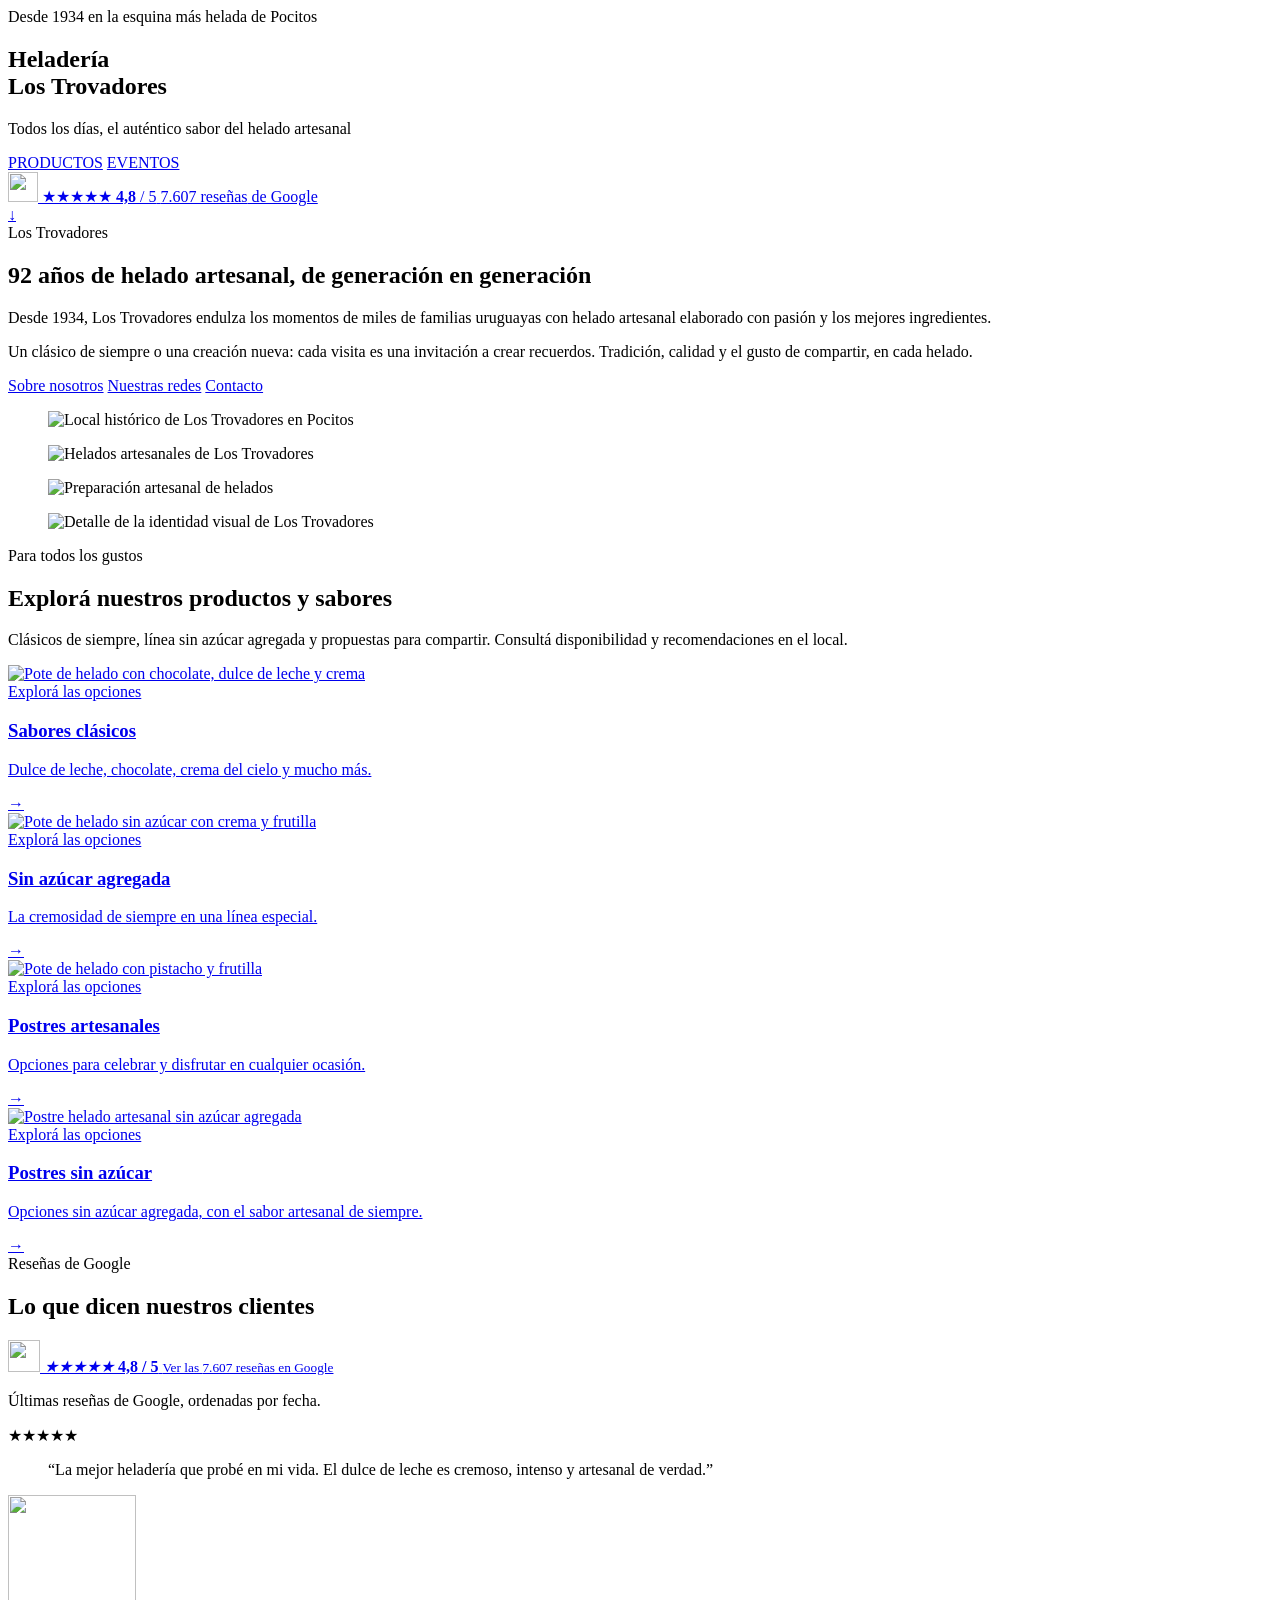
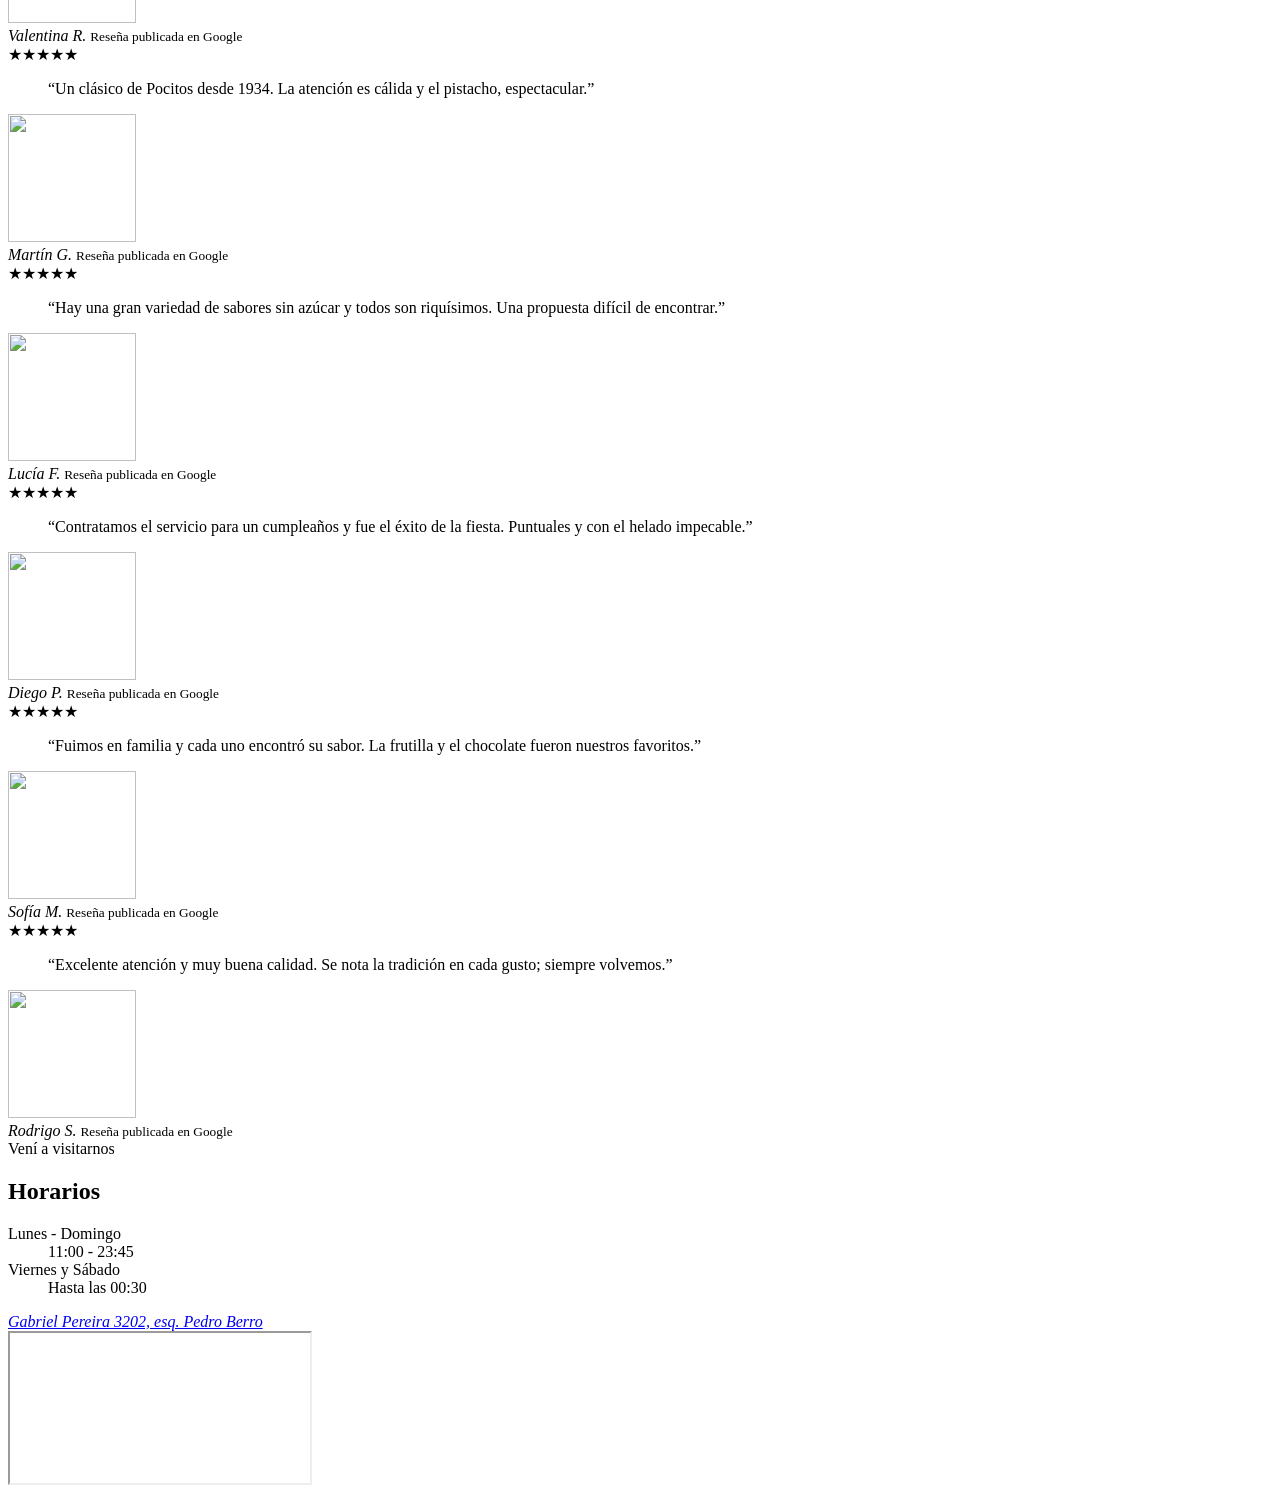
==== index.html @ 4cd620a5 "Agregar archivos principales de Webtrova" ====
<!doctype html>
<html lang="es-UY">
  <head>
    <meta charset="utf-8">
    <meta name="viewport" content="width=device-width, initial-scale=1">
    <meta
      name="description"
      content="Heladería artesanal en Pocitos desde 1934. Descubrí los sabores, postres y propuestas para eventos de Los Trovadores."
    >
    <meta name="theme-color" content="#153a36">
    <meta property="og:type" content="website">
    <meta property="og:locale" content="es_UY">
    <meta property="og:site_name" content="Heladería Los Trovadores">
    <meta property="og:title" content="Heladería Los Trovadores | Artesanal desde 1934">
    <meta
      property="og:description"
      content="El auténtico sabor del helado artesanal en la esquina más helada de Pocitos."
    >
    <meta property="og:image" content="https://lostrovadores.com.uy/assets/og.png">
    <meta property="og:image:alt" content="Los Trovadores, heladería artesanal desde 1934">
    <meta name="twitter:card" content="summary_large_image">
    <link rel="canonical" href="https://lostrovadores.com.uy/">
    <link rel="stylesheet" href="assets/styles.css">
    <title>Heladería Los Trovadores | Helado artesanal en Pocitos</title>
    <script type="application/ld+json">
      {
        "@context": "https://schema.org",
        "@type": ["IceCreamShop", "LocalBusiness"],
        "name": "Heladería Los Trovadores",
        "description": "Heladería artesanal en Pocitos desde 1934.",
        "url": "https://lostrovadores.com.uy/",
        "telephone": "+59827075165",
        "email": "info@lostrovadores.com.uy",
        "foundingDate": "1934",
        "address": {
          "@type": "PostalAddress",
          "streetAddress": "Gabriel Pereira 3202, esquina Pedro Berro",
          "addressLocality": "Montevideo",
          "addressRegion": "Montevideo",
          "addressCountry": "UY"
        },
        "sameAs": [
          "https://www.instagram.com/heladerialostrovadores/",
          "https://www.facebook.com/heladeria.lostrovadores",
          "https://www.tiktok.com/@heladerialostrovadores"
        ],
        "openingHoursSpecification": [
          {
            "@type": "OpeningHoursSpecification",
            "dayOfWeek": [
              "Monday",
              "Tuesday",
              "Wednesday",
              "Thursday",
              "Sunday"
            ],
            "opens": "11:00",
            "closes": "23:45"
          },
          {
            "@type": "OpeningHoursSpecification",
            "dayOfWeek": ["Friday", "Saturday"],
            "opens": "11:00",
            "closes": "00:30"
          }
        ]
      }
    </script>
    <script src="assets/components.js" defer></script>
    <script src="assets/main.js" defer></script>
  </head>
  <body data-page="inicio">
    <site-header></site-header>

    <main id="contenido">
      <section
        class="hero"
        style="--hero-image: url('https://framerusercontent.com/images/xLcZlOg9eMD724HGC62vazBzBk.jpg?height=1080&width=1920')"
        aria-labelledby="titulo-principal"
      >
        <div class="container hero__content">
          <div class="hero__copy">
            <span class="eyebrow">Desde 1934 en la esquina más helada de Pocitos</span>
            <h1 class="display-title" id="titulo-principal">
              Heladería<br>Los Trovadores
            </h1>
            <p class="hero__lead">
              Todos los días, el auténtico sabor del helado artesanal
            </p>
            <div class="button-row">
              <a class="button button--light" href="productos.html">PRODUCTOS</a>
              <a class="button button--light" href="eventos.html">EVENTOS</a>
            </div>
          </div>
          <a
            class="hero__meta"
            href="https://share.google/g5HVUBpzcsd5Ws56V"
            target="_blank"
            rel="noopener"
            aria-label="Ver las reseñas de Los Trovadores en Google"
          >
            <span class="hero__google-top">
              <img
                src="assets/google-g.svg"
                alt=""
                width="30"
                height="30"
              >
              <span class="hero__stars" aria-hidden="true">★★★★★</span>
            </span>
            <span class="hero__rating">
              <strong class="hero__score" data-google-rating-value>4,8</strong>
              <span>/ 5</span>
            </span>
            <span class="hero__review-label">
              <span data-google-review-count>7.607 reseñas</span> de Google
            </span>
          </a>
        </div>
        <a class="scroll-cue" href="#historia" aria-label="Continuar hacia nuestra historia">↓</a>
      </section>

      <section class="section" id="historia">
        <div class="container">
          <div class="history-intro">
            <div class="stack reveal">
              <span class="eyebrow">Los Trovadores</span>
              <h2 class="section-title">
                <span data-years-since>92</span> años de helado artesanal,
                de generación en generación
              </h2>
            </div>
            <div class="history-copy reveal">
              <p class="lead">
                Desde 1934, Los Trovadores endulza los momentos de miles de
                familias uruguayas con helado artesanal elaborado con pasión y
                los mejores ingredientes.
              </p>
              <p>
                Un clásico de siempre o una creación nueva: cada visita es una
                invitación a crear recuerdos. Tradición, calidad y el gusto de
                compartir, en cada helado.
              </p>
              <div class="button-row">
                <a class="button" href="sobre-nosotros.html">Sobre nosotros</a>
                <a class="button" href="nuestras-redes.html">Nuestras redes</a>
                <a class="button" href="contacto.html">Contacto</a>
              </div>
            </div>
          </div>
          <div class="history-gallery reveal">
            <figure class="history-gallery__main">
              <img
                src="https://framerusercontent.com/images/WuEVEBK05A682aDUcIZg41OErCg.jpg?scale-down-to=1024&width=1206&height=1207"
                alt="Local histórico de Los Trovadores en Pocitos"
                width="1206"
                height="1207"
                loading="lazy"
              >
            </figure>
            <figure>
              <img
                src="https://framerusercontent.com/images/QqnQxNs3JbTOHIs84QcMrcyNIo.png?scale-down-to=1024&width=1700&height=1150"
                alt="Helados artesanales de Los Trovadores"
                width="1700"
                height="1150"
                loading="lazy"
              >
            </figure>
            <figure>
              <img
                src="https://framerusercontent.com/images/IWJgQJa4BXL2USO2zlEw7VdBsc.jpg?scale-down-to=1024&width=7360&height=4912"
                alt="Preparación artesanal de helados"
                width="7360"
                height="4912"
                loading="lazy"
              >
            </figure>
            <figure class="history-gallery__wide">
              <img
                src="https://framerusercontent.com/images/Q09mhuqXKcaIkXn3WHVzGgBMk.png?scale-down-to=2048&width=2288&height=654"
                alt="Detalle de la identidad visual de Los Trovadores"
                width="2288"
                height="654"
                loading="lazy"
              >
            </figure>
          </div>
        </div>
      </section>

      <section class="section section--forest" aria-labelledby="productos-titulo">
        <div class="container">
          <div class="reveal">
            <span class="eyebrow">Para todos los gustos</span>
            <h2 class="section-title" id="productos-titulo">
              Explorá nuestros productos y sabores
            </h2>
            <p class="lead">
              Clásicos de siempre, línea sin azúcar agregada y propuestas para
              compartir. Consultá disponibilidad y recomendaciones en el local.
            </p>
          </div>
          <div class="cards">
            <a class="product-card reveal" href="productos.html#sabores">
              <img
                src="https://framerusercontent.com/images/tLF7HAoH3oB400MAR6UXvbUzAg.jpg?scale-down-to=512&width=925&height=631"
                alt="Pote de helado con chocolate, dulce de leche y crema"
                width="925"
                height="631"
                loading="lazy"
              >
              <div class="product-card__body">
                <span class="tag">Explorá las opciones</span>
                <h3>Sabores clásicos</h3>
                <p>Dulce de leche, chocolate, crema del cielo y mucho más.</p>
                <span class="product-card__arrow" aria-hidden="true">→</span>
              </div>
            </a>
            <a class="product-card reveal" href="productos.html#sabores">
              <img
                src="https://framerusercontent.com/images/mAQeorCaGy64Ud2JTo4qqMfhxYg.jpg?scale-down-to=512&width=870&height=593"
                alt="Pote de helado sin azúcar con crema y frutilla"
                width="870"
                height="593"
                loading="lazy"
              >
              <div class="product-card__body">
                <span class="tag">Explorá las opciones</span>
                <h3>Sin azúcar agregada</h3>
                <p>La cremosidad de siempre en una línea especial.</p>
                <span class="product-card__arrow" aria-hidden="true">→</span>
              </div>
            </a>
            <a class="product-card reveal" href="productos.html#sabores">
              <img
                src="https://framerusercontent.com/images/YqGpZfw3667mxuyRanqvlgAY8I.jpg?scale-down-to=512&width=910&height=620"
                alt="Pote de helado con pistacho y frutilla"
                width="910"
                height="620"
                loading="lazy"
              >
              <div class="product-card__body">
                <span class="tag">Explorá las opciones</span>
                <h3>Postres artesanales</h3>
                <p>Opciones para celebrar y disfrutar en cualquier ocasión.</p>
                <span class="product-card__arrow" aria-hidden="true">→</span>
              </div>
            </a>
            <a class="product-card reveal" href="productos.html#sabores">
              <img
                src="https://framerusercontent.com/images/YqGpZfw3667mxuyRanqvlgAY8I.jpg?scale-down-to=512&width=910&height=620"
                alt="Postre helado artesanal sin azúcar agregada"
                width="910"
                height="620"
                loading="lazy"
              >
              <div class="product-card__body">
                <span class="tag">Explorá las opciones</span>
                <h3>Postres sin azúcar</h3>
                <p>Opciones sin azúcar agregada, con el sabor artesanal de siempre.</p>
                <span class="product-card__arrow" aria-hidden="true">→</span>
              </div>
            </a>
          </div>
        </div>
      </section>

      <section
        class="section section--lime reviews-section"
        aria-labelledby="resenas-titulo"
      >
        <div class="container">
          <div class="reviews-head reveal">
            <div>
              <span class="eyebrow">Reseñas de Google</span>
              <h2 class="section-title" id="resenas-titulo">
                Lo que dicen nuestros clientes
              </h2>
            </div>
          </div>
          <div class="reviews-summary-row reveal">
            <a
              class="review-summary"
              href="https://share.google/g5HVUBpzcsd5Ws56V"
              target="_blank"
              rel="noopener"
              aria-label="Ver todas las reseñas de Los Trovadores en Google"
            >
              <span class="review-summary__logo" aria-hidden="true">
                <img
                  src="assets/google-g.svg"
                  alt=""
                  width="32"
                  height="32"
                >
              </span>
              <span class="review-summary__copy">
                <span class="review-summary__stars" aria-hidden="true">
                  <i>★</i><i>★</i><i>★</i><i>★</i><i>★</i>
                </span>
                <strong data-google-rating>4,8 / 5</strong>
                <small>
                  Ver las
                  <span data-google-review-count>7.607 reseñas</span>
                  en Google
                </small>
              </span>
            </a>
          </div>
          <p
            class="reviews-note"
            data-google-status
            role="status"
            aria-live="polite"
          >
            Últimas reseñas de Google, ordenadas por fecha.
          </p>
          <div
            class="review-marquee"
            role="region"
            tabindex="0"
            aria-label="Reseñas destacadas en movimiento continuo; enfocá esta sección para pausar"
          >
            <div class="review-track" data-google-reviews>
              <article class="review-card">
                <div class="hero__stars" aria-label="5 de 5 estrellas">★★★★★</div>
                <blockquote>
                  “La mejor heladería que probé en mi vida. El dulce de leche es
                  cremoso, intenso y artesanal de verdad.”
                </blockquote>
                <div class="review-author">
                  <img
                    src="assets/resenas/valentina-r.jpg"
                    alt=""
                    width="128"
                    height="128"
                    loading="lazy"
                  >
                  <div>
                    <cite>Valentina R.</cite>
                    <small>Reseña publicada en Google</small>
                  </div>
                </div>
              </article>
              <article class="review-card">
                <div class="hero__stars" aria-label="5 de 5 estrellas">★★★★★</div>
                <blockquote>
                  “Un clásico de Pocitos desde 1934. La atención es cálida y el
                  pistacho, espectacular.”
                </blockquote>
                <div class="review-author">
                  <img
                    src="assets/resenas/martin-g.jpg"
                    alt=""
                    width="128"
                    height="128"
                    loading="lazy"
                  >
                  <div>
                    <cite>Martín G.</cite>
                    <small>Reseña publicada en Google</small>
                  </div>
                </div>
              </article>
              <article class="review-card">
                <div class="hero__stars" aria-label="5 de 5 estrellas">★★★★★</div>
                <blockquote>
                  “Hay una gran variedad de sabores sin azúcar y todos son
                  riquísimos. Una propuesta difícil de encontrar.”
                </blockquote>
                <div class="review-author">
                  <img
                    src="assets/resenas/lucia-f.jpg"
                    alt=""
                    width="128"
                    height="128"
                    loading="lazy"
                  >
                  <div>
                    <cite>Lucía F.</cite>
                    <small>Reseña publicada en Google</small>
                  </div>
                </div>
              </article>
              <article class="review-card">
                <div class="hero__stars" aria-label="5 de 5 estrellas">★★★★★</div>
                <blockquote>
                  “Contratamos el servicio para un cumpleaños y fue el éxito de
                  la fiesta. Puntuales y con el helado impecable.”
                </blockquote>
                <div class="review-author">
                  <img
                    src="assets/resenas/diego-p.jpg"
                    alt=""
                    width="128"
                    height="128"
                    loading="lazy"
                  >
                  <div>
                    <cite>Diego P.</cite>
                    <small>Reseña publicada en Google</small>
                  </div>
                </div>
              </article>
              <article class="review-card">
                <div class="hero__stars" aria-label="5 de 5 estrellas">★★★★★</div>
                <blockquote>
                  “Fuimos en familia y cada uno encontró su sabor. La frutilla y
                  el chocolate fueron nuestros favoritos.”
                </blockquote>
                <div class="review-author">
                  <img
                    src="assets/resenas/sofia-m.jpg"
                    alt=""
                    width="128"
                    height="128"
                    loading="lazy"
                  >
                  <div>
                    <cite>Sofía M.</cite>
                    <small>Reseña publicada en Google</small>
                  </div>
                </div>
              </article>
              <article class="review-card">
                <div class="hero__stars" aria-label="5 de 5 estrellas">★★★★★</div>
                <blockquote>
                  “Excelente atención y muy buena calidad. Se nota la tradición
                  en cada gusto; siempre volvemos.”
                </blockquote>
                <div class="review-author">
                  <img
                    src="assets/resenas/rodrigo-s.jpg"
                    alt=""
                    width="128"
                    height="128"
                    loading="lazy"
                  >
                  <div>
                    <cite>Rodrigo S.</cite>
                    <small>Reseña publicada en Google</small>
                  </div>
                </div>
              </article>
            </div>
          </div>
        </div>
      </section>

      <section class="section visit-hours-section" aria-labelledby="visita-titulo">
        <div class="container visit-section reveal">
          <div class="visit-section__header">
            <span class="eyebrow">Vení a visitarnos</span>
            <h2 class="section-title section-title--small" id="visita-titulo">
              Horarios
            </h2>
          </div>
          <div class="visit-section__grid">
            <div class="visit-section__copy">
              <dl class="hours-list">
                <div>
                  <dt>Lunes - Domingo</dt>
                  <dd>11:00 - 23:45</dd>
                </div>
                <div>
                  <dt>Viernes y Sábado</dt>
                  <dd>Hasta las 00:30</dd>
                </div>
              </dl>
              <address>
                <a
                  class="visit-address"
                  href="https://www.google.com/maps/search/?api=1&query=Helader%C3%ADa+Los+Trovadores+Gabriel+Pereira+3202+Montevideo"
                  target="_blank"
                  rel="noopener"
                >
                  <span class="visit-address__pin" aria-hidden="true"></span>
                  <span>Gabriel Pereira 3202, esq. Pedro Berro</span>
                </a>
              </address>
            </div>
            <div class="map-embed">
              <iframe
                src="https://maps.google.com/maps?q=Gabriel%20Pereira%203202%20Montevideo&t=&z=15&ie=UTF8&iwloc=&output=embed"
                title="Mapa de Heladería Los Trovadores"
                loading="lazy"
                referrerpolicy="no-referrer-when-downgrade"
              ></iframe>
            </div>
          </div>
        </div>
      </section>

      <business-cta></business-cta>
    </main>

    <site-footer></site-footer>
  </body>
</html>
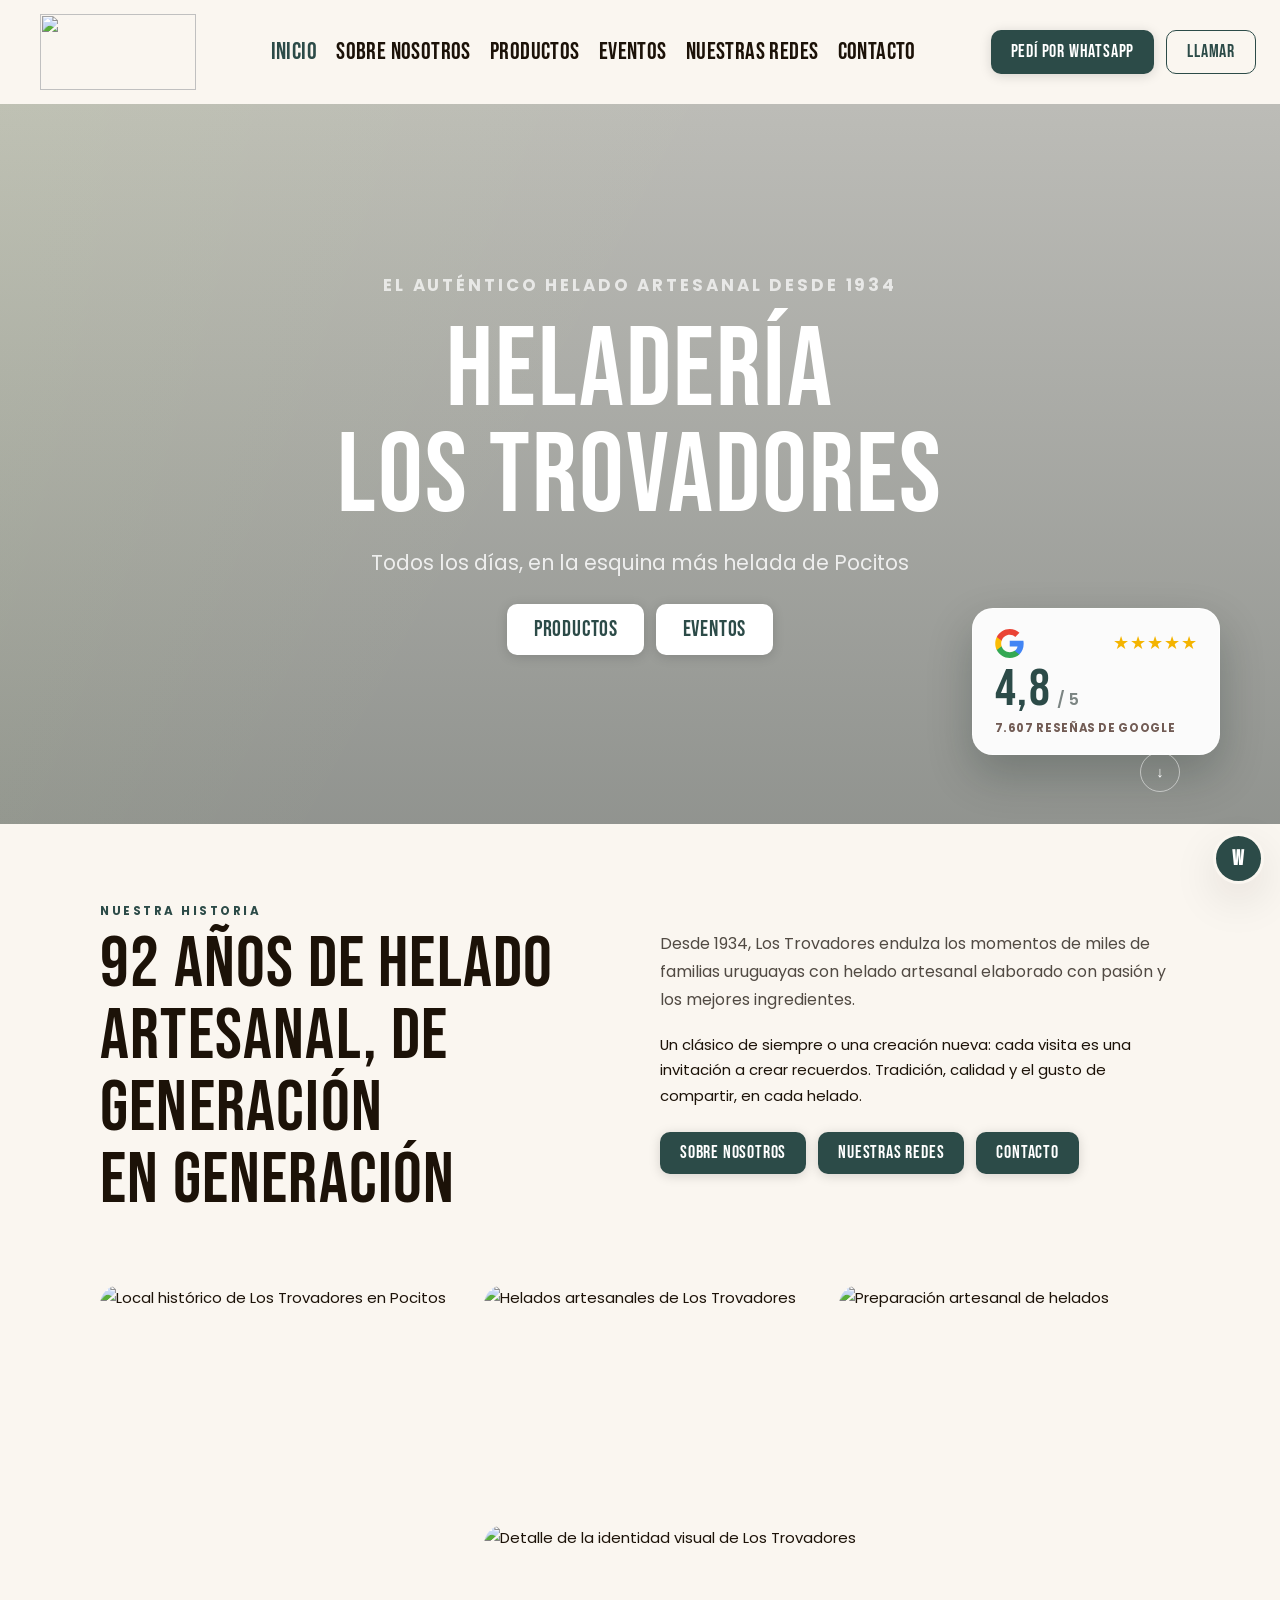
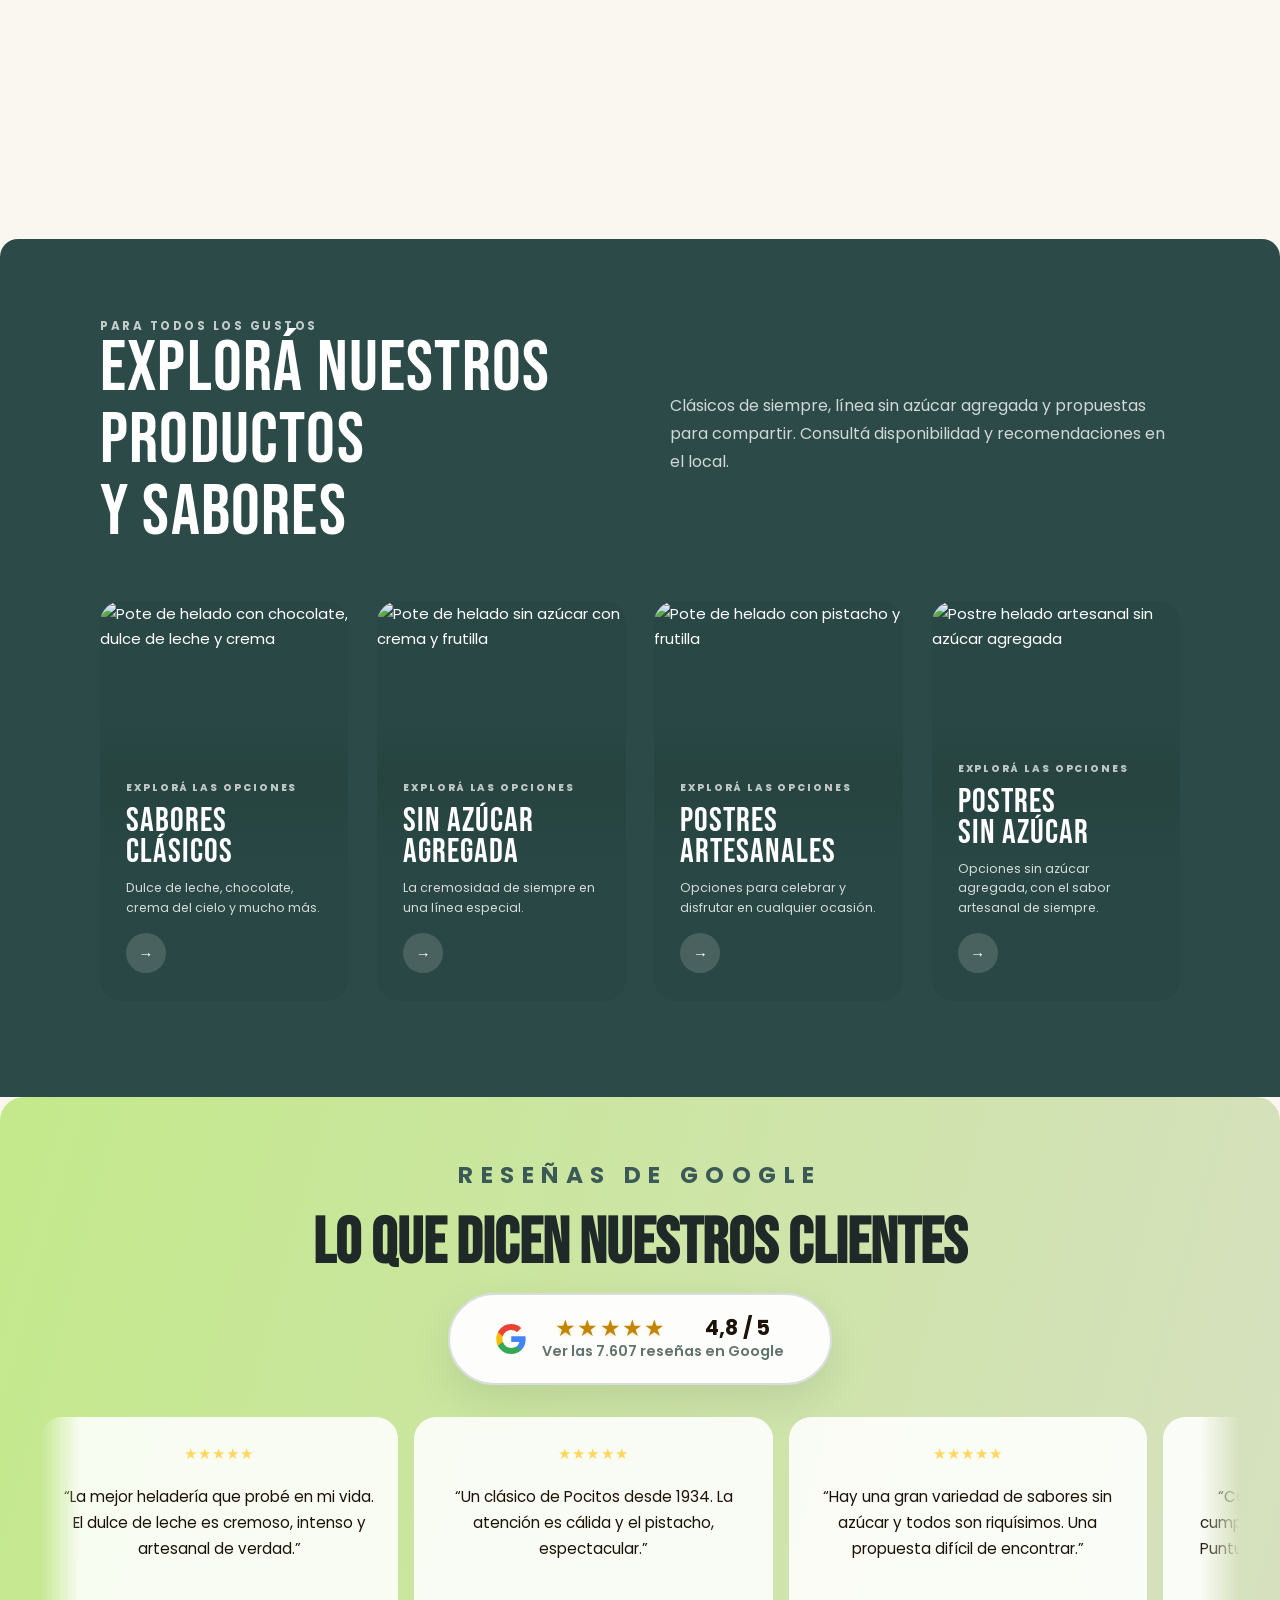
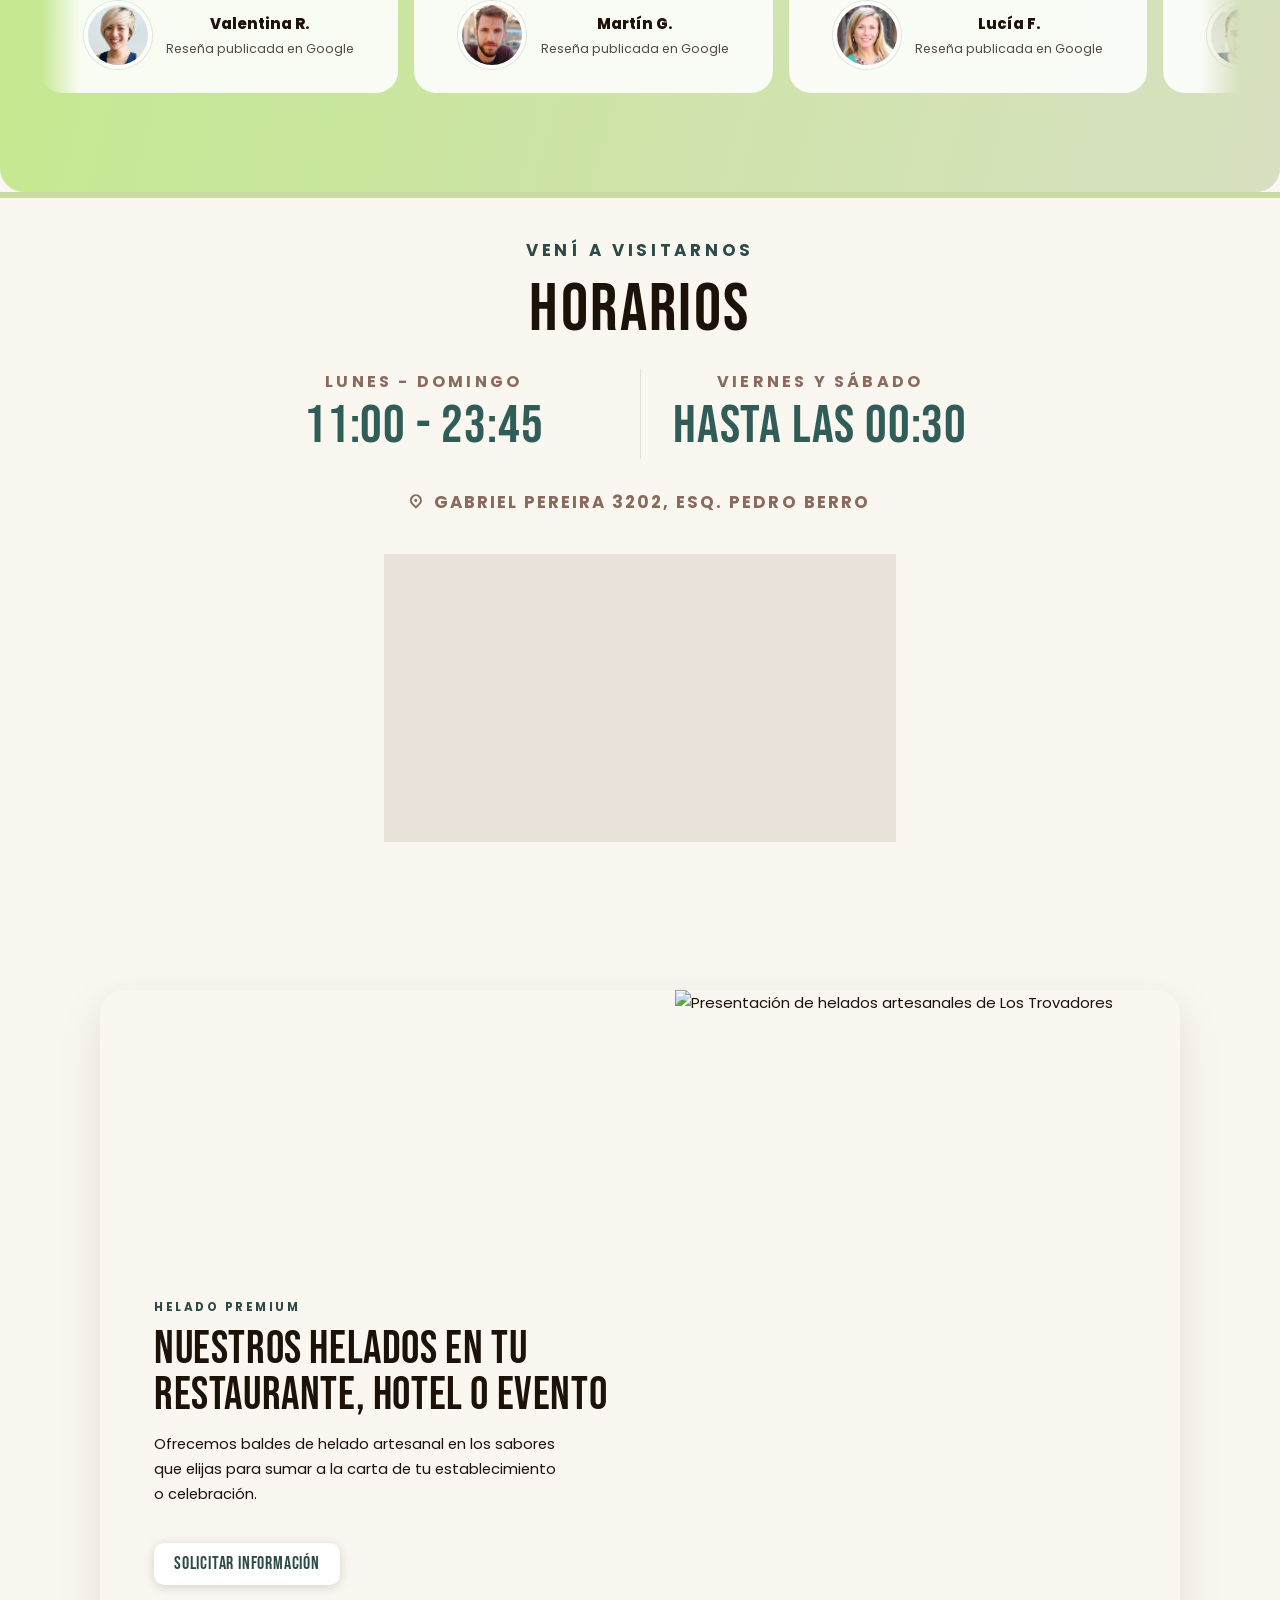
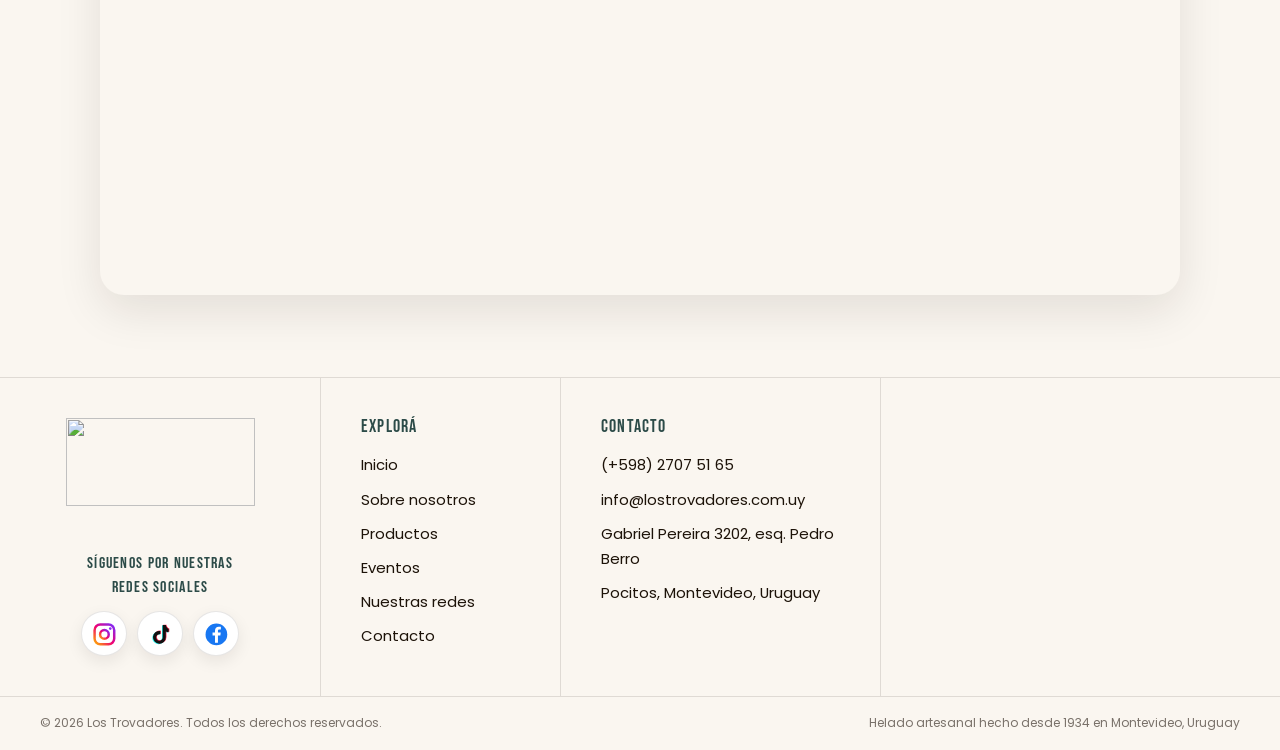
==== commit 5b660049: "Actualizar textos y centrado de la portada" ====
--- a/index.html
+++ b/index.html
@@ -80,12 +80,12 @@
       >
         <div class="container hero__content">
           <div class="hero__copy">
-            <span class="eyebrow">Desde 1934 en la esquina más helada de Pocitos</span>
+            <span class="eyebrow">El auténtico helado artesanal desde 1934</span>
             <h1 class="display-title" id="titulo-principal">
               Heladería<br>Los Trovadores
             </h1>
             <p class="hero__lead">
-              Todos los días, el auténtico sabor del helado artesanal
+              Todos los días, en la esquina más helada de Pocitos
             </p>
             <div class="button-row">
               <a class="button button--light" href="productos.html">PRODUCTOS</a>
@@ -124,7 +124,7 @@
         <div class="container">
           <div class="history-intro">
             <div class="stack reveal">
-              <span class="eyebrow">Los Trovadores</span>
+              <span class="eyebrow history-eyebrow">NUESTRA HISTORIA</span>
               <h2 class="section-title">
                 <span data-years-since>92</span> años de helado artesanal,
                 de generación en generación
--- a/assets/styles.css
+++ b/assets/styles.css
@@ -0,0 +1,4362 @@
+@import url("https://fonts.googleapis.com/css2?family=Bebas+Neue&family=Poppins:wght@400;500;600;700;800;900&display=swap");
+
+@layer reset, tokens, base, components, sections, utilities, responsive, framer-match;
+
+@layer reset {
+  *,
+  *::before,
+  *::after {
+    box-sizing: border-box;
+  }
+
+  html {
+    scroll-behavior: smooth;
+  }
+
+  body,
+  h1,
+  h2,
+  h3,
+  p,
+  figure,
+  blockquote,
+  dl,
+  dd {
+    margin: 0;
+  }
+
+  ul,
+  ol {
+    margin: 0;
+    padding: 0;
+    list-style: none;
+  }
+
+  img,
+  picture {
+    display: block;
+    max-width: 100%;
+  }
+
+  button,
+  input,
+  textarea,
+  select {
+    font: inherit;
+  }
+
+  button,
+  a {
+    -webkit-tap-highlight-color: transparent;
+  }
+}
+
+@layer framer-match {
+  .section.visit-hours-section {
+    padding-block: 2.65rem 5rem;
+    background: var(--cream-100);
+    border-top: 0.4rem solid #cad9a5;
+  }
+
+  .visit-hours-section .visit-section {
+    width: min(calc(100% - 2rem), 67.5rem);
+    gap: 1.8rem;
+  }
+
+  .visit-hours-section .visit-section__header .eyebrow {
+    color: var(--forest-900);
+    font-family: var(--body);
+    font-size: 0.75rem;
+    font-weight: 700;
+    letter-spacing: 0.22em;
+    line-height: 1.2;
+    text-transform: uppercase;
+  }
+
+  .visit-hours-section .visit-section__header .section-title {
+    margin-top: 1.15rem;
+    color: var(--ink);
+    font-family: var(--display);
+    font-size: clamp(3.75rem, 6vw, 4.25rem);
+    font-weight: 400;
+    letter-spacing: 0.035em;
+    line-height: 0.9;
+    text-transform: uppercase;
+  }
+
+  .visit-hours-section .visit-section__grid {
+    display: grid;
+    grid-template-columns: 1fr;
+    justify-items: center;
+    gap: 0.75rem;
+  }
+
+  .visit-hours-section .visit-section__copy {
+    display: grid;
+    width: 100%;
+    justify-items: center;
+    gap: 2rem;
+  }
+
+  .visit-hours-section .hours-list {
+    display: grid;
+    width: min(100%, 46rem);
+    grid-template-columns: repeat(2, minmax(0, 1fr));
+  }
+
+  .visit-hours-section .hours-list div {
+    display: grid;
+    justify-items: center;
+    gap: 0.55rem;
+    padding: 0.2rem 2rem 0.35rem;
+    color: var(--ink);
+    border: 0;
+    text-align: center;
+  }
+
+  .visit-hours-section .hours-list div + div {
+    border-left: 1px solid rgb(28 18 8 / 10%);
+  }
+
+  .visit-hours-section .hours-list dt {
+    color: #896a5d;
+    font-family: var(--body);
+    font-size: 0.75rem;
+    font-weight: 700;
+    letter-spacing: 0.2em;
+    line-height: 1.2;
+    text-transform: uppercase;
+  }
+
+  .visit-hours-section .hours-list dd {
+    color: #315d58;
+    font-family: var(--display);
+    font-size: clamp(2.75rem, 5.25vw, 3.35rem);
+    font-weight: 400;
+    letter-spacing: 0.015em;
+    line-height: 1;
+    white-space: nowrap;
+  }
+
+  .visit-hours-section address {
+    color: #896a5d;
+    font-family: var(--body);
+    font-size: 0.75rem;
+    font-weight: 700;
+    letter-spacing: 0.16em;
+    line-height: 1.35;
+    text-transform: uppercase;
+  }
+
+  .visit-address {
+    display: inline-flex;
+    align-items: center;
+    justify-content: center;
+    gap: 0.7rem;
+  }
+
+  .visit-address__pin {
+    position: relative;
+    width: 0.78rem;
+    height: 0.78rem;
+    flex: 0 0 auto;
+    border: 2px solid currentColor;
+    border-radius: 50% 50% 50% 0;
+    transform: translateY(-0.12rem) rotate(-45deg);
+  }
+
+  .visit-address__pin::after {
+    position: absolute;
+    top: 50%;
+    left: 50%;
+    width: 0.2rem;
+    height: 0.2rem;
+    content: "";
+    background: currentColor;
+    border-radius: 50%;
+    transform: translate(-50%, -50%);
+  }
+
+  .visit-hours-section .map-embed,
+  .visit-hours-section .map-embed iframe {
+    width: min(100%, 37.5rem);
+    min-height: 22.5rem;
+    border-radius: 0;
+    box-shadow: none;
+  }
+
+  @media (max-width: 42rem) {
+    .section.visit-hours-section {
+      padding-block: 2.75rem 4rem;
+    }
+
+    .visit-hours-section .visit-section {
+      gap: 2.25rem;
+    }
+
+    .visit-hours-section .visit-section__header .section-title {
+      font-size: clamp(3.35rem, 17vw, 4.1rem);
+    }
+
+    .visit-hours-section .visit-section__copy {
+      gap: 1.75rem;
+    }
+
+    .visit-hours-section .hours-list {
+      width: 100%;
+      grid-template-columns: 1fr;
+      gap: 1.5rem;
+    }
+
+    .visit-hours-section .hours-list div {
+      padding: 0;
+    }
+
+    .visit-hours-section .hours-list div + div {
+      padding-top: 1.5rem;
+      border-top: 1px solid rgb(28 18 8 / 10%);
+      border-left: 0;
+    }
+
+    .visit-hours-section .hours-list dd {
+      font-size: clamp(2.7rem, 13vw, 3.25rem);
+    }
+
+    .visit-hours-section address {
+      max-width: 25rem;
+      font-size: 0.68rem;
+      text-align: center;
+    }
+
+    .visit-address {
+      align-items: flex-start;
+    }
+
+    .visit-hours-section .map-embed,
+    .visit-hours-section .map-embed iframe {
+      min-height: clamp(18rem, 75vw, 22.5rem);
+    }
+  }
+}
+
+@layer framer-match {
+  :root {
+    --ink: #1c1208;
+    --ink-soft: #514a43;
+    --forest-950: #223d3a;
+    --forest-900: #2c4b48;
+    --forest-800: #2c4b48;
+    --forest-700: #3a5e5a;
+    --cream-100: #faf6f0;
+    --cream-200: #f5f1ea;
+    --cream-300: #e9e2d8;
+    --lime-200: #b4e85a;
+    --lime-300: #b4e85a;
+    --display: "Bebas Neue";
+    --body: "Poppins";
+    --container: 67.5rem;
+    --header-height: 6.5rem;
+    --radius-sm: 0.625rem;
+    --radius-md: 1.375rem;
+    --radius-lg: 1.5rem;
+    --shadow-sm: 0 2px 12px rgb(0 0 0 / 15%);
+    --shadow-md: 0 16px 45px rgb(28 18 8 / 10%);
+  }
+
+  body {
+    color: var(--ink);
+    background: var(--cream-100);
+    font-family: var(--body);
+    font-size: 0.93rem;
+    line-height: 1.7;
+  }
+
+  h1,
+  h2,
+  h3 {
+    font-family: var(--display);
+    font-weight: 400;
+    letter-spacing: 0.075rem;
+    line-height: 1;
+  }
+
+  .container {
+    width: min(calc(100% - 2rem), var(--container));
+  }
+
+  .section {
+    padding-block: 5rem 6rem;
+  }
+
+  .announcement {
+    display: none;
+  }
+
+  .site-header {
+    background: rgb(250 246 240 / 94%);
+    border-bottom: 0;
+    backdrop-filter: none;
+  }
+
+  .site-nav.container {
+    display: grid;
+    grid-template-columns: auto minmax(0, 1fr) auto;
+    width: 100%;
+    max-width: none;
+    min-height: 6.5rem;
+    align-items: center;
+    column-gap: clamp(1.25rem, 2.6vw, 3.5rem);
+    padding: 0.875rem 1.5rem 0.875rem 2.5rem;
+  }
+
+  .brand {
+    min-width: 9.75rem;
+    justify-self: start;
+    margin-right: 0;
+    color: var(--forest-900);
+  }
+
+  .brand__logo {
+    width: 9.75rem;
+    height: 4.75rem;
+    object-fit: contain;
+  }
+
+  .brand__mark,
+  .brand__copy {
+    display: none;
+  }
+
+  .nav-links {
+    justify-self: center;
+    gap: clamp(1rem, 1.5vw, 1.85rem);
+  }
+
+  .nav-links a {
+    padding-block: 1.6rem;
+    color: var(--ink);
+    font-family: var(--display);
+    font-size: 1.5rem;
+    font-weight: 400;
+    letter-spacing: 0.025rem;
+    line-height: 1;
+    white-space: nowrap;
+  }
+
+  .nav-links a::after {
+    bottom: 1.05rem;
+    height: 1px;
+  }
+
+  .nav-links a[aria-current="page"] {
+    color: var(--forest-900);
+  }
+
+  .nav-links a[aria-current="page"]::after {
+    transform: scaleX(0);
+  }
+
+  .nav-actions {
+    justify-self: end;
+    gap: 0.75rem;
+    margin-left: 0;
+  }
+
+  .nav-actions .button {
+    min-height: 2.625rem;
+    padding: 0.75rem 1.25rem;
+    border-radius: var(--radius-sm);
+    font-size: clamp(1.15rem, 1.45vw, 1.5rem);
+  }
+
+  .mobile-panel {
+    display: none;
+  }
+
+  @media (max-width: 72rem) {
+    :root {
+      --header-height: 8rem;
+    }
+
+    .site-nav.container {
+      display: flex;
+      min-height: var(--header-height);
+      gap: 1rem;
+      padding: 0.75rem 2.25rem;
+    }
+
+    .brand {
+      min-width: 11.5rem;
+      margin-right: auto;
+    }
+
+    .brand__logo {
+      width: 11.5rem;
+      height: 5.5rem;
+    }
+
+    .nav-links,
+    .nav-actions {
+      display: none;
+    }
+
+    .menu-toggle {
+      display: grid;
+      width: 5.5rem;
+      height: 5.5rem;
+      margin-left: auto;
+      background: var(--cream-300);
+      border-radius: 50%;
+    }
+
+    .menu-toggle span,
+    .menu-toggle::before,
+    .menu-toggle::after {
+      grid-area: 1 / 1;
+      width: 2rem;
+      height: 3px;
+      background: var(--ink);
+    }
+
+    .menu-toggle::before {
+      transform: translateY(-0.45rem);
+    }
+
+    .menu-toggle::after {
+      transform: translateY(0.45rem);
+    }
+
+    .menu-toggle[aria-expanded="true"]::before {
+      transform: rotate(45deg);
+    }
+
+    .menu-toggle[aria-expanded="true"]::after {
+      transform: rotate(-45deg);
+    }
+
+    .mobile-panel {
+      position: fixed;
+      inset: var(--header-height) 0 0;
+      display: flex;
+      overflow-y: auto;
+      flex-direction: column;
+      gap: 1.5rem;
+      padding: 1rem 2.25rem 3.5rem;
+      color: var(--ink);
+      background: var(--cream-100);
+      visibility: hidden;
+      opacity: 0;
+      transform: translateY(-0.75rem);
+      transition:
+        visibility 220ms ease,
+        opacity 220ms ease,
+        transform 220ms ease;
+    }
+
+    .mobile-panel.is-open {
+      visibility: visible;
+      opacity: 1;
+      transform: none;
+    }
+
+    .mobile-links {
+      display: grid;
+      justify-items: center;
+      gap: 1rem;
+      text-align: center;
+    }
+
+    .mobile-panel a:not(.button) {
+      padding-block: 0.35rem;
+      font-family: var(--display);
+      font-size: clamp(2.25rem, 5vw, 2.75rem);
+      font-weight: 400;
+      line-height: 1;
+      text-transform: uppercase;
+    }
+
+    .mobile-panel a[aria-current="page"] {
+      color: var(--ink);
+    }
+
+    .mobile-actions {
+      display: grid;
+      gap: 0.75rem;
+      margin-top: auto;
+    }
+
+    .mobile-actions .button {
+      width: 100%;
+      min-height: 4.75rem;
+      border: 3px solid var(--forest-900);
+      border-radius: var(--radius-md);
+      font-family: var(--display);
+      font-size: 2rem;
+      font-weight: 400;
+      letter-spacing: 0.035em;
+      box-shadow: var(--shadow-sm);
+    }
+
+    .mobile-actions .button::after {
+      display: none;
+    }
+
+    .mobile-actions .button--outline {
+      color: var(--forest-900);
+      background: transparent;
+    }
+  }
+
+  @media (max-width: 36rem) {
+    :root {
+      --header-height: 6.25rem;
+    }
+
+    .site-nav.container {
+      padding-inline: 1.25rem;
+    }
+
+    .brand {
+      min-width: 8.75rem;
+    }
+
+    .brand__logo {
+      width: 8.75rem;
+      height: 4.5rem;
+    }
+
+    .menu-toggle {
+      width: 3.75rem;
+      height: 3.75rem;
+    }
+
+    .menu-toggle span,
+    .menu-toggle::before,
+    .menu-toggle::after {
+      width: 1.65rem;
+    }
+
+    .mobile-panel {
+      gap: 1rem;
+      padding: 0.75rem 1.25rem 1.5rem;
+    }
+
+    .mobile-links {
+      gap: 0.55rem;
+    }
+
+    .mobile-panel a:not(.button) {
+      font-size: clamp(1.8rem, 8.5vw, 2.35rem);
+    }
+
+    .mobile-actions {
+      gap: 0.6rem;
+    }
+
+    .mobile-actions .button {
+      min-height: 3.75rem;
+      font-size: 1.65rem;
+    }
+  }
+
+  .eyebrow {
+    gap: 0;
+    color: var(--forest-900);
+    font-family: var(--body);
+    font-size: 0.7375rem;
+    font-weight: 700;
+    letter-spacing: 0.15625rem;
+  }
+
+  .eyebrow::before {
+    display: none;
+  }
+
+  .section-title {
+    max-width: 31.875rem;
+    margin-top: 0;
+    font-family: var(--display);
+    font-size: 4.5rem;
+    font-weight: 400;
+    letter-spacing: 0.075rem;
+    line-height: 1;
+  }
+
+  .section-title--small {
+    font-size: 4.5rem;
+  }
+
+  .lead {
+    color: var(--ink-soft);
+    font-family: var(--body);
+    font-size: 1rem;
+    line-height: 1.75;
+  }
+
+  .button-row {
+    gap: 0.75rem;
+    margin-top: 1.5rem;
+  }
+
+  .button {
+    min-height: 2.625rem;
+    padding: 0.75rem 1.25rem;
+    color: #fff;
+    background: var(--forest-900);
+    border: 0;
+    border-radius: 0.625rem;
+    font-family: var(--display);
+    font-size: 1.125rem;
+    font-weight: 400;
+    letter-spacing: 0.05rem;
+    box-shadow: var(--shadow-sm);
+  }
+
+  .button::after {
+    display: none;
+  }
+
+  .button:hover {
+    background: #385b57;
+    box-shadow: var(--shadow-sm);
+  }
+
+  .button--light {
+    color: var(--forest-900);
+    background: #fff;
+    border: 0;
+  }
+
+  .button--outline {
+    color: var(--forest-900);
+    background: transparent;
+    border: 1px solid var(--forest-900);
+    box-shadow: none;
+  }
+
+  .hero {
+    min-height: 45rem;
+    align-items: center;
+    background:
+      linear-gradient(0deg, rgb(11 22 20 / 44%), rgb(11 22 20 / 26%)),
+      var(--hero-image) center / cover no-repeat;
+  }
+
+  .hero__content {
+    position: relative;
+    display: grid;
+    grid-template-columns: 1fr;
+    padding-block: 4rem;
+  }
+
+  .hero__copy {
+    width: 100%;
+    max-width: 53.875rem;
+    margin-inline: auto;
+    text-align: center;
+  }
+
+  .hero .eyebrow {
+    color: rgb(255 255 255 / 70%);
+  }
+
+  .hero .display-title {
+    max-width: none;
+    margin-block: 1.25rem 1rem;
+    font-family: var(--display);
+    font-size: 7rem;
+    font-weight: 400;
+    letter-spacing: 0.125rem;
+    line-height: 0.95;
+  }
+
+  .hero__lead {
+    max-width: 37.5rem;
+    margin-inline: auto;
+    color: rgb(255 255 255 / 82%);
+    font-size: 1.15rem;
+    line-height: 1.6;
+  }
+
+  .hero .button-row {
+    justify-content: center;
+  }
+
+  .hero__meta {
+    position: absolute;
+    right: -2.5rem;
+    bottom: -2.25rem;
+    display: grid;
+    width: 15.5rem;
+    min-height: 9.15rem;
+    align-self: end;
+    gap: 0.3rem;
+    margin: 0;
+    padding: 1.2rem 1.35rem 1.1rem;
+    color: var(--forest-900);
+    background: rgb(255 255 255 / 96%);
+    border: 1px solid rgb(255 255 255 / 70%);
+    border-radius: 1.3rem;
+    box-shadow: 0 1.2rem 2.8rem rgb(7 24 22 / 24%);
+    backdrop-filter: blur(10px);
+    transition:
+      transform 220ms var(--ease),
+      box-shadow 220ms ease;
+  }
+
+  .hero__meta:hover {
+    box-shadow: 0 1.5rem 3.2rem rgb(7 24 22 / 32%);
+    transform: translateY(-0.25rem);
+  }
+
+  .hero__google-top {
+    display: flex;
+    align-items: center;
+    justify-content: space-between;
+    gap: 0.75rem;
+  }
+
+  .hero__google-top img {
+    width: 1.85rem;
+    height: 1.85rem;
+  }
+
+  .hero__google-top .hero__stars {
+    color: #f4b400;
+    font-size: 1.1rem;
+    letter-spacing: 0.05em;
+    line-height: 1;
+  }
+
+  .hero__rating {
+    display: flex;
+    align-items: baseline;
+    gap: 0.35rem;
+    line-height: 1;
+  }
+
+  .hero__score {
+    font-family: var(--display);
+    font-size: 3.25rem;
+    font-weight: 400;
+    letter-spacing: 0.03em;
+  }
+
+  .hero__rating > span {
+    color: #7c8583;
+    font-size: 1rem;
+    font-weight: 600;
+  }
+
+  .hero__review-label {
+    color: #725c55;
+    font-size: 0.72rem;
+    font-weight: 700;
+    letter-spacing: 0.055em;
+    line-height: 1.25;
+    text-transform: uppercase;
+  }
+
+  .scroll-cue {
+    width: 2.5rem;
+    height: 2.5rem;
+  }
+
+  #historia {
+    min-height: 63.4375rem;
+    padding-block: 5rem;
+  }
+
+  .history-intro {
+    display: grid;
+    grid-template-columns: 30rem 1fr;
+    gap: 5rem;
+    align-items: start;
+  }
+
+  .history-intro .stack {
+    gap: 0.65rem;
+  }
+
+  .history-copy {
+    display: grid;
+    align-content: start;
+    gap: 1.1rem;
+    padding-top: 1.65rem;
+  }
+
+  .history-copy .button-row {
+    margin-top: 0.4rem;
+  }
+
+  .history-gallery {
+    display: grid;
+    grid-template-columns: 23.125rem 1fr 1fr;
+    grid-template-rows: 14.125rem 12.3125rem;
+    gap: 0.875rem;
+    margin-top: 4.25rem;
+  }
+
+  .history-gallery figure {
+    overflow: hidden;
+    border-radius: 1.25rem;
+  }
+
+  .history-gallery img {
+    width: 100%;
+    height: 100%;
+    object-fit: cover;
+    transition: transform 700ms var(--ease);
+  }
+
+  .history-gallery figure:hover img {
+    transform: scale(1.025);
+  }
+
+  .history-gallery__main {
+    grid-row: 1 / 3;
+  }
+
+  .history-gallery__wide {
+    grid-column: 2 / 4;
+  }
+
+  body[data-page="inicio"] .section--forest {
+    min-height: 52.75rem;
+    padding-block: 5rem 6rem;
+    background: var(--forest-900);
+    border-radius: 1.125rem 1.125rem 0 0;
+  }
+
+  body[data-page="inicio"] .section--forest > .container > .reveal {
+    display: grid;
+    grid-template-columns: 31.875rem 1fr;
+    grid-template-rows: auto 1fr;
+    column-gap: 3.75rem;
+    padding-bottom: 3.25rem;
+  }
+
+  body[data-page="inicio"] .section--forest > .container > .reveal .eyebrow {
+    grid-column: 1;
+    grid-row: 1;
+  }
+
+  body[data-page="inicio"] .section--forest > .container > .reveal .section-title {
+    grid-column: 1;
+    grid-row: 2;
+  }
+
+  body[data-page="inicio"] .section--forest > .container > .reveal .lead {
+    grid-column: 2;
+    grid-row: 1 / 3;
+    align-self: center;
+  }
+
+  .section--forest .eyebrow {
+    color: rgb(255 255 255 / 72%);
+  }
+
+  .section--forest .lead {
+    color: rgb(255 255 255 / 78%);
+  }
+
+  .cards {
+    grid-template-columns: repeat(4, minmax(0, 1fr));
+    gap: 1.8rem;
+    margin-top: 0;
+  }
+
+  .product-card {
+    min-height: 25rem;
+    background: #294744;
+    border-radius: 1.375rem;
+    box-shadow: none;
+  }
+
+  .product-card img {
+    position: absolute;
+    top: 0;
+    right: 0;
+    left: 0;
+    height: 10.5625rem;
+    object-fit: cover;
+  }
+
+  .product-card::after {
+    background: linear-gradient(180deg, transparent 29%, rgb(33 61 57 / 35%) 45%, #294744 66%);
+  }
+
+  .product-card__body {
+    min-height: 14.9375rem;
+    padding: 1.75rem 1.625rem;
+  }
+
+  .product-card__body .tag {
+    padding: 0;
+    color: rgb(255 255 255 / 70%);
+    background: transparent;
+    font-family: var(--body);
+    font-size: 0.625rem;
+    letter-spacing: 0.12rem;
+  }
+
+  .product-card__body h3 {
+    margin-block: 0.5rem 0.65rem;
+    font-family: var(--display);
+    font-size: 2.1rem;
+    font-weight: 400;
+    letter-spacing: 0.0625rem;
+    line-height: 0.92;
+  }
+
+  .product-card__body p {
+    font-family: var(--body);
+    font-size: 0.78rem;
+    line-height: 1.55;
+  }
+
+  .product-card__arrow {
+    width: 2.5rem;
+    height: 2.5rem;
+    margin-top: 1rem;
+    color: #fff;
+    background: rgb(255 255 255 / 15%);
+  }
+
+  .section--lime {
+    min-height: 40.9375rem;
+    padding: 4.5rem 1.25rem;
+    background: linear-gradient(135deg, #b4e85a 0%, #d4e0be 48%, #a4b68b 100%);
+    border-radius: 1.5rem;
+  }
+
+  .section--lime > .container {
+    width: min(100%, 75rem);
+  }
+
+  .reviews-head {
+    display: grid;
+    justify-items: center;
+    margin-bottom: 0.75rem;
+    text-align: center;
+  }
+
+  .reviews-head > div {
+    display: grid;
+    justify-items: center;
+  }
+
+  .reviews-head .eyebrow {
+    display: inline-flex;
+    margin-bottom: 0.7rem;
+  }
+
+  .reviews-head .section-title {
+    max-width: none;
+    margin: 0 auto 1.375rem;
+    color: #1e2928;
+    font-family: var(--display);
+    font-size: 3rem;
+    font-weight: 600;
+    letter-spacing: 0;
+    line-height: 1.08;
+  }
+
+  .review-summary {
+    position: relative;
+    display: inline-grid;
+    grid-template-columns: auto 1fr;
+    width: fit-content;
+    min-width: min(100%, 18rem);
+    min-height: 4.75rem;
+    align-items: center;
+    gap: 0.9rem;
+    overflow: hidden;
+    padding: 0.75rem 1.25rem 0.75rem 0.85rem;
+    color: var(--ink);
+    background: rgb(255 255 255 / 94%);
+    border: 1px solid rgb(28 18 8 / 10%);
+    border-radius: 999px;
+    box-shadow:
+      0 0.6rem 1.5rem rgb(30 41 40 / 12%),
+      inset 0 1px 0 rgb(255 255 255 / 90%);
+    isolation: isolate;
+    transform: translateZ(0);
+    transition:
+      transform 240ms var(--ease),
+      box-shadow 240ms ease,
+      background-color 240ms ease;
+  }
+
+  .review-summary::before {
+    position: absolute;
+    inset: -60% auto -60% -35%;
+    z-index: -1;
+    width: 35%;
+    content: "";
+    background: linear-gradient(90deg, transparent, rgb(255 255 255 / 85%), transparent);
+    transform: rotate(18deg) translateX(-180%);
+    transition: transform 650ms var(--ease);
+  }
+
+  .review-summary:hover {
+    background: #fff;
+    box-shadow:
+      0 1rem 2.2rem rgb(30 41 40 / 20%),
+      inset 0 1px 0 #fff;
+    transform: translateY(-0.3rem) rotate(-0.7deg) scale(1.025);
+  }
+
+  .review-summary:hover::before {
+    transform: rotate(18deg) translateX(650%);
+  }
+
+  .review-summary:active {
+    box-shadow:
+      0 0.3rem 0.8rem rgb(30 41 40 / 18%),
+      inset 0 2px 4px rgb(30 41 40 / 9%);
+    transform: translateY(0.08rem) rotate(0.5deg) scale(0.965);
+    transition-duration: 90ms;
+  }
+
+  .review-summary__logo {
+    display: grid;
+    width: 3.25rem;
+    height: 3.25rem;
+    place-items: center;
+    background: #fff;
+    border-radius: 50%;
+    box-shadow: 0 0.2rem 0.8rem rgb(28 18 8 / 12%);
+    transition: transform 360ms var(--ease);
+  }
+
+  .review-summary__logo img {
+    width: 1.8rem;
+    height: 1.8rem;
+  }
+
+  .review-summary:hover .review-summary__logo {
+    transform: rotate(-8deg) scale(1.1);
+  }
+
+  .review-summary__copy {
+    display: grid;
+    justify-items: start;
+    line-height: 1.15;
+    text-align: left;
+  }
+
+  .review-summary__stars {
+    display: inline-flex;
+    gap: 0.08rem;
+    margin-bottom: 0.12rem;
+    color: #f4b400;
+    font-size: 1.15rem;
+    filter: drop-shadow(0 0.12rem 0.12rem rgb(180 119 29 / 18%));
+  }
+
+  .review-summary__stars i {
+    display: inline-block;
+    font-style: normal;
+    transform-origin: center bottom;
+  }
+
+  .review-summary:hover .review-summary__stars i {
+    animation: review-star-pop 520ms var(--ease) both;
+  }
+
+  .review-summary:hover .review-summary__stars i:nth-child(2) {
+    animation-delay: 45ms;
+  }
+
+  .review-summary:hover .review-summary__stars i:nth-child(3) {
+    animation-delay: 90ms;
+  }
+
+  .review-summary:hover .review-summary__stars i:nth-child(4) {
+    animation-delay: 135ms;
+  }
+
+  .review-summary:hover .review-summary__stars i:nth-child(5) {
+    animation-delay: 180ms;
+  }
+
+  .review-summary__copy strong {
+    font-size: 1rem;
+    letter-spacing: 0.01em;
+  }
+
+  .review-summary__copy small {
+    display: flex;
+    gap: 0.35rem;
+    margin-top: 0.22rem;
+    color: var(--ink-soft);
+    font-size: 0.68rem;
+    font-weight: 600;
+  }
+
+  .reviews-note {
+    margin: 0 auto 1.25rem;
+    color: rgb(30 41 40 / 72%);
+    font-size: 0.74rem;
+    text-align: center;
+  }
+
+  @keyframes review-star-pop {
+    0%,
+    100% {
+      transform: translateY(0) scale(1);
+    }
+
+    45% {
+      color: #ffcc33;
+      filter: drop-shadow(0 0.25rem 0.22rem rgb(180 119 29 / 30%));
+      transform: translateY(-0.28rem) rotate(-7deg) scale(1.35);
+    }
+  }
+
+  .review-marquee {
+    overflow: hidden;
+    padding-block: 0.25rem 1.2rem;
+    mask-image: linear-gradient(
+      90deg,
+      transparent,
+      #000 2.5rem,
+      #000 calc(100% - 2.5rem),
+      transparent
+    );
+  }
+
+  .review-track {
+    --review-gap: 1rem;
+
+    display: flex;
+    width: max-content;
+    gap: var(--review-gap);
+    overflow: visible;
+    padding: 0;
+    will-change: transform;
+  }
+
+  .review-track.is-looping {
+    animation: review-loop 72s linear infinite;
+  }
+
+  .review-marquee:focus-within .review-track {
+    animation-play-state: paused;
+  }
+
+  .review-marquee:focus-visible {
+    outline: 0.2rem solid var(--forest-900);
+    outline-offset: 0.35rem;
+  }
+
+  .review-card {
+    display: flex;
+    flex: 0 0 clamp(20rem, 28vw, 23rem);
+    flex-direction: column;
+    min-height: 17.25rem;
+    padding: 1.5rem;
+    background: rgb(255 255 255 / 88%);
+    border: 0;
+    border-radius: 1.375rem;
+  }
+
+  .review-card blockquote {
+    flex: 1;
+    font-size: 0.95rem;
+    line-height: 1.7;
+  }
+
+  .review-author {
+    display: flex;
+    align-items: center;
+    gap: 0.9rem;
+  }
+
+  .review-author img {
+    width: 4.25rem;
+    height: 4.25rem;
+    flex: 0 0 auto;
+    border: 0.25rem solid rgb(255 255 255 / 72%);
+    border-radius: 50%;
+    box-shadow: 0 0 0 1px rgb(30 41 40 / 12%);
+    object-fit: cover;
+  }
+
+  .review-author__fallback {
+    display: grid;
+    width: 4.25rem;
+    height: 4.25rem;
+    flex: 0 0 auto;
+    place-items: center;
+    color: var(--white);
+    background: var(--forest-900);
+    border: 0.25rem solid rgb(255 255 255 / 72%);
+    border-radius: 50%;
+    font-size: 1.4rem;
+    font-weight: 700;
+    box-shadow: 0 0 0 1px rgb(30 41 40 / 12%);
+  }
+
+  .review-author small {
+    display: block;
+    margin-top: 0.12rem;
+  }
+
+  /* Encabezado y carrusel de reseñas, alineados con la referencia visual. */
+  .section--lime.reviews-section {
+    overflow: hidden;
+    padding: 4rem 0 5rem;
+    background: linear-gradient(105deg, #c3e98b 0%, #d7e0c1 100%);
+  }
+
+  .section--lime.reviews-section > .container {
+    width: min(calc(100% - 2rem), 75rem);
+    max-width: 75rem;
+    margin-inline: auto;
+  }
+
+  .reviews-section .reviews-head {
+    display: flex;
+    width: 100%;
+    flex-direction: column;
+    align-items: center;
+    margin-bottom: 2.75rem;
+    padding-inline: 1rem;
+    text-align: center;
+  }
+
+  .reviews-section .reviews-head > div {
+    display: flex;
+    width: 100%;
+    min-width: 0;
+    flex-direction: column;
+    align-items: center;
+  }
+
+  .reviews-section .reviews-head .eyebrow {
+    margin-bottom: 1.25rem;
+    color: #3b5a57;
+    font-size: 1.45rem;
+    letter-spacing: 0.32em;
+    line-height: 1.25;
+    text-align: center;
+    text-transform: uppercase;
+  }
+
+  .reviews-section .reviews-head .section-title {
+    position: static;
+    width: 100%;
+    max-width: 100%;
+    margin: 0 auto 2.35rem;
+    color: #1e2928;
+    font-family: var(--display);
+    font-size: clamp(3rem, 7.55vw, 4rem);
+    font-weight: 600;
+    letter-spacing: 0;
+    line-height: 1.05;
+    text-align: center;
+    text-transform: uppercase;
+    transform: none;
+    white-space: nowrap;
+  }
+
+  .reviews-section .review-summary {
+    display: grid;
+    grid-template-columns: auto auto;
+    width: min(calc(100vw - 2rem), 29.75rem);
+    min-width: 0;
+    min-height: 7.25rem;
+    justify-content: center;
+    align-items: center;
+    gap: 1.55rem;
+    margin-inline: auto;
+    padding: 1.2rem 2.15rem;
+    background: rgb(255 255 255 / 96%);
+    border: 2px solid #d7dedc;
+    box-shadow: 0 1rem 2.5rem rgb(30 41 40 / 10%);
+  }
+
+  .reviews-section .review-summary__logo {
+    width: 2.25rem;
+    height: 2.25rem;
+    background: transparent;
+    box-shadow: none;
+  }
+
+  .reviews-section .review-summary__logo img {
+    width: 2.25rem;
+    height: 2.25rem;
+  }
+
+  .reviews-section .review-summary__copy {
+    display: grid;
+    grid-template-columns: auto auto;
+    justify-content: center;
+    justify-items: center;
+    align-items: center;
+    column-gap: 1.35rem;
+    row-gap: 0.1rem;
+    text-align: center;
+  }
+
+  .reviews-section .review-summary__stars {
+    margin: 0;
+    color: #c28500;
+    font-size: 2rem;
+    line-height: 1;
+  }
+
+  .reviews-section .review-summary__copy strong {
+    font-size: 1.75rem;
+    line-height: 1;
+    white-space: nowrap;
+  }
+
+  .reviews-section .review-summary__copy small {
+    grid-column: 1 / -1;
+    display: block;
+    margin: 0;
+    color: #62736f;
+    font-size: 1.28rem;
+    font-weight: 600;
+    line-height: 1.35;
+    text-align: center;
+    white-space: nowrap;
+  }
+
+  .reviews-section .reviews-note {
+    position: absolute;
+    width: 1px;
+    height: 1px;
+    overflow: hidden;
+    margin: -1px;
+    padding: 0;
+    white-space: nowrap;
+    clip-path: inset(50%);
+  }
+
+  .reviews-section .review-card {
+    align-items: center;
+    text-align: center;
+  }
+
+  .reviews-section .review-card blockquote {
+    width: 100%;
+  }
+
+  .reviews-section .review-author {
+    justify-content: center;
+    text-align: center;
+  }
+
+  @media (max-width: 40rem) {
+    .section--lime.reviews-section {
+      padding-block: 3.5rem 4.25rem;
+    }
+
+    .reviews-section .reviews-head {
+      margin-bottom: 2.25rem;
+      padding-inline: 0;
+    }
+
+    .reviews-section .reviews-head .eyebrow {
+      margin-bottom: 1rem;
+      font-size: clamp(0.85rem, 4.2vw, 1.1rem);
+      letter-spacing: 0.26em;
+    }
+
+    .reviews-section .reviews-head .section-title {
+      width: 100%;
+      margin-bottom: 1.9rem;
+      font-size: clamp(2.5rem, 12vw, 3.4rem);
+      line-height: 0.98;
+      white-space: normal;
+    }
+
+    .reviews-section .review-summary {
+      min-height: 6.5rem;
+      gap: 0.85rem;
+      padding: 1rem 1.2rem;
+    }
+
+    .reviews-section .review-summary__logo,
+    .reviews-section .review-summary__logo img {
+      width: 2rem;
+      height: 2rem;
+    }
+
+    .reviews-section .review-summary__copy {
+      column-gap: 0.65rem;
+    }
+
+    .reviews-section .review-summary__stars {
+      font-size: clamp(1.25rem, 6vw, 1.55rem);
+    }
+
+    .reviews-section .review-summary__copy strong {
+      font-size: clamp(1.15rem, 5.3vw, 1.4rem);
+    }
+
+    .reviews-section .review-summary__copy small {
+      font-size: clamp(0.78rem, 3.8vw, 1rem);
+    }
+  }
+
+  @keyframes review-loop {
+    to {
+      transform: translate3d(
+        var(--review-loop-distance, calc(-50% - (var(--review-gap) / 2))),
+        0,
+        0
+      );
+    }
+  }
+
+  .visit-section {
+    display: grid;
+    gap: 2rem;
+  }
+
+  .visit-section__header {
+    display: grid;
+    justify-items: center;
+    text-align: center;
+  }
+
+  .visit-section__header .section-title {
+    margin-top: 0.35rem;
+  }
+
+  .visit-section__grid {
+    display: grid;
+    grid-template-columns: 0.85fr 1.15fr;
+    gap: 3.5rem;
+    align-items: stretch;
+  }
+
+  .visit-section__copy {
+    display: grid;
+    align-content: center;
+    gap: 1.5rem;
+  }
+
+  .hours-list div {
+    color: var(--ink);
+    border-top: 1px solid rgb(28 18 8 / 18%);
+  }
+
+  .hours-list dt {
+    color: var(--ink-soft);
+  }
+
+  .map-embed,
+  .map-embed iframe {
+    min-height: 25rem;
+    border-radius: 1.25rem;
+  }
+
+  .business-cta {
+    padding: 4.25rem 3rem 5.125rem;
+    background: transparent;
+  }
+
+  .business-cta__inner {
+    grid-template-columns: 35.9375rem 1fr;
+    min-height: 22.5rem;
+    color: var(--ink);
+    background: var(--cream-100);
+    border-radius: 1.5rem;
+    box-shadow: var(--shadow-md);
+  }
+
+  .business-cta__copy {
+    gap: 0.8rem;
+    padding: 3.5rem 3rem 3.5rem 3.375rem;
+  }
+
+  .business-cta__copy .eyebrow {
+    color: var(--forest-900);
+  }
+
+  .business-cta__copy .section-title {
+    font-size: 2.875rem;
+    letter-spacing: 0.0375rem;
+    line-height: 1;
+  }
+
+  .business-cta__copy p {
+    max-width: 29rem;
+    font-size: 0.92rem;
+  }
+
+  .business-cta__image {
+    min-height: 22.5rem;
+  }
+
+  .page-hero {
+    min-height: 31.25rem;
+  }
+
+  .page-hero h1 {
+    max-width: 14ch;
+    margin-top: 0.75rem;
+    font-family: var(--display);
+    font-size: 5.5rem;
+    font-weight: 400;
+    letter-spacing: 0.1rem;
+  }
+
+  .media-frame,
+  .fact-card,
+  .event-card,
+  .social-card,
+  .map-embed {
+    border-radius: 1.375rem;
+    box-shadow: none;
+  }
+
+  .fact-card h3,
+  .event-card h3 {
+    font-family: var(--display);
+    font-size: 2rem;
+    font-weight: 400;
+  }
+
+  .site-footer {
+    padding-block: 0;
+    color: var(--ink);
+    background: var(--cream-100);
+    border-top: 1px solid rgb(28 18 8 / 12%);
+  }
+
+  .site-footer > .container {
+    width: 100%;
+    max-width: 80rem;
+  }
+
+  .footer-grid {
+    grid-template-columns: 20rem 15rem 20rem 1fr;
+    gap: 0;
+  }
+
+  .footer-grid > div {
+    min-height: 19rem;
+    padding: 2.5rem;
+    border-left: 1px solid rgb(28 18 8 / 12%);
+  }
+
+  .footer-grid > div:first-child {
+    border-left: 0;
+  }
+
+  .site-footer .brand {
+    color: var(--forest-900);
+  }
+
+  .footer-heading {
+    color: var(--forest-900);
+  }
+
+  .footer-map {
+    padding: 1.4rem !important;
+  }
+
+  .footer-map iframe {
+    width: 100%;
+    height: 100%;
+    min-height: 16rem;
+    border: 0;
+    border-radius: 0;
+  }
+
+  .footer-bottom {
+    margin-top: 0;
+    padding: 1rem 2.5rem;
+    color: rgb(28 18 8 / 58%);
+    border-top: 1px solid rgb(28 18 8 / 12%);
+  }
+
+  .whatsapp-fab {
+    width: 3.2rem;
+    height: 3.2rem;
+    color: #fff;
+    background: var(--forest-900);
+    border-color: var(--cream-100);
+    font-family: var(--display);
+  }
+
+  @media (max-width: 68rem) {
+    .cards {
+      grid-template-columns: repeat(2, minmax(0, 1fr));
+    }
+
+    .footer-grid {
+      grid-template-columns: 1fr 1fr;
+    }
+  }
+
+  @media (max-width: 52rem) {
+    .container {
+      width: min(calc(100% - 3rem), var(--container));
+    }
+
+    .section {
+      padding-block: 4rem;
+    }
+
+    .section-title,
+    .section-title--small {
+      max-width: none;
+      font-size: 2.5rem;
+      line-height: 1;
+    }
+
+    .hero {
+      min-height: 42.1875rem;
+      background-position: 55% center;
+    }
+
+    .hero__content {
+      grid-template-columns: 1fr;
+      justify-items: center;
+      gap: 2rem;
+      padding-block: 3rem;
+    }
+
+    .hero__copy {
+      max-width: 40rem;
+      text-align: center;
+    }
+
+    .hero .display-title {
+      margin-block: 0.75rem 1.2rem;
+      font-size: 3.125rem;
+      line-height: 0.95;
+    }
+
+    .hero__lead {
+      margin-inline: auto;
+      font-size: 1.15rem;
+      line-height: 1.6;
+    }
+
+    .hero .button-row {
+      justify-content: center;
+    }
+
+    .hero__meta {
+      position: absolute;
+      right: 2.25rem;
+      bottom: 5.4rem;
+      width: min(100%, 17.5rem);
+      min-height: 8rem;
+      margin: 0;
+    }
+
+    #historia {
+      min-height: auto;
+      padding-block: 4rem;
+    }
+
+    .history-intro {
+      grid-template-columns: 1fr;
+      gap: 1.5rem;
+    }
+
+    .history-copy {
+      padding-top: 0;
+    }
+
+    .history-gallery {
+      grid-template-columns: 1fr;
+      grid-template-rows: 21.375rem 14.4375rem 14.25rem 6.0625rem;
+      gap: 0.875rem;
+      margin-top: 3rem;
+    }
+
+    .history-gallery__main,
+    .history-gallery__wide {
+      grid-column: auto;
+      grid-row: auto;
+    }
+
+    body[data-page="inicio"] .section--forest {
+      min-height: auto;
+      padding-block: 3.75rem 4.25rem;
+    }
+
+    body[data-page="inicio"] .section--forest > .container > .reveal {
+      display: block;
+      padding-bottom: 2.5rem;
+    }
+
+    body[data-page="inicio"] .section--forest > .container > .reveal .lead {
+      margin-top: 1.2rem;
+    }
+
+    .cards {
+      grid-template-columns: 1fr;
+      gap: 1rem;
+    }
+
+    .product-card {
+      min-height: 25rem;
+    }
+
+    .product-card img {
+      height: 100%;
+    }
+
+    .product-card::after {
+      background: linear-gradient(180deg, transparent 25%, rgb(22 48 45 / 92%) 100%);
+    }
+
+    .section--lime {
+      min-height: auto;
+      padding: 3.25rem 0;
+      border-radius: 1.5rem;
+    }
+
+    .section--lime > .container {
+      width: 100%;
+    }
+
+    .reviews-head {
+      padding-inline: 1.5rem;
+      text-align: center;
+    }
+
+    .reviews-head .section-title {
+      font-size: 1.875rem;
+      line-height: 1.08;
+    }
+
+    .review-summary {
+      margin-inline: auto;
+    }
+
+    .review-track {
+      padding-inline: 0;
+    }
+
+    .review-card {
+      flex-basis: min(82vw, 20rem);
+    }
+
+    .visit-section__grid {
+      grid-template-columns: 1fr;
+      gap: 2rem;
+    }
+
+    .business-cta {
+      padding: 3.75rem 1.5rem 4.5rem;
+    }
+
+    .business-cta__inner {
+      grid-template-columns: 1fr;
+      min-height: auto;
+    }
+
+    .business-cta__copy {
+      padding: 2.5rem 1.75rem;
+    }
+
+    .business-cta__copy .section-title {
+      font-size: 1.8125rem;
+      line-height: 1;
+    }
+
+    .business-cta__image {
+      min-height: 20rem;
+    }
+
+    .page-hero {
+      min-height: 27rem;
+    }
+
+    .page-hero h1 {
+      font-size: 3.125rem;
+      line-height: 0.95;
+    }
+
+    .footer-grid {
+      grid-template-columns: 1fr;
+    }
+
+    .footer-grid > div {
+      min-height: auto;
+      padding: 2rem 1.5rem;
+      border-top: 1px solid rgb(28 18 8 / 12%);
+      border-left: 0;
+    }
+
+    .footer-grid > div:first-child {
+      border-top: 0;
+    }
+
+    .footer-map iframe {
+      min-height: 15rem;
+    }
+  }
+
+  @media (prefers-reduced-motion: reduce) {
+    .review-marquee {
+      overflow-x: auto;
+      mask-image: none;
+    }
+
+    .review-track {
+      animation: none;
+      will-change: auto;
+    }
+  }
+}
+
+@layer tokens {
+  :root {
+    --ink: #18221f;
+    --ink-soft: #53605b;
+    --forest-950: #102b28;
+    --forest-900: #153a36;
+    --forest-800: #214943;
+    --forest-700: #315d56;
+    --cream-100: #faf8f3;
+    --cream-200: #f3efe6;
+    --cream-300: #e8e1d3;
+    --lime-200: #dfff8c;
+    --lime-300: #ccef70;
+    --amber: #b4771d;
+    --white: #ffffff;
+    --shadow-sm: 0 8px 24px rgb(16 43 40 / 8%);
+    --shadow-md: 0 22px 55px rgb(16 43 40 / 14%);
+    --border: 1px solid rgb(24 34 31 / 12%);
+    --radius-sm: 0.75rem;
+    --radius-md: 1.25rem;
+    --radius-lg: 2rem;
+    --radius-pill: 999px;
+    --container: 75rem;
+    --header-height: 5.25rem;
+    --display: "Bebas Neue";
+    --body: "Poppins";
+    --ease: cubic-bezier(0.22, 1, 0.36, 1);
+  }
+}
+
+@layer base {
+  body {
+    min-width: 20rem;
+    color: var(--ink);
+    background: var(--cream-100);
+    font-family: var(--body);
+    font-size: 1rem;
+    line-height: 1.6;
+    text-rendering: optimizeLegibility;
+  }
+
+  body.menu-open {
+    overflow: hidden;
+  }
+
+  a {
+    color: inherit;
+    text-decoration: none;
+  }
+
+  button {
+    color: inherit;
+  }
+
+  :focus-visible {
+    outline: 3px solid var(--lime-300);
+    outline-offset: 4px;
+  }
+
+  ::selection {
+    color: var(--white);
+    background: var(--forest-700);
+  }
+
+  h1,
+  h2,
+  h3 {
+    font-family: var(--display);
+    font-weight: 800;
+    line-height: 0.98;
+    letter-spacing: -0.025em;
+    text-transform: uppercase;
+    text-wrap: balance;
+  }
+
+  p {
+    text-wrap: pretty;
+  }
+
+  main {
+    overflow: clip;
+  }
+
+  address {
+    font-style: normal;
+  }
+
+  .skip-link {
+    position: fixed;
+    top: 0.75rem;
+    left: 0.75rem;
+    z-index: 999;
+    padding: 0.7rem 1rem;
+    color: var(--white);
+    background: var(--forest-950);
+    border-radius: var(--radius-pill);
+    transform: translateY(-150%);
+    transition: transform 180ms ease;
+  }
+
+  .skip-link:focus {
+    transform: translateY(0);
+  }
+}
+
+@layer components {
+  .container {
+    width: min(calc(100% - 2rem), var(--container));
+    margin-inline: auto;
+  }
+
+  .section {
+    padding-block: clamp(4.5rem, 8vw, 8rem);
+  }
+
+  .section--tight {
+    padding-block: clamp(3.5rem, 6vw, 5.5rem);
+  }
+
+  .section--cream {
+    background: var(--cream-200);
+  }
+
+  .section--forest {
+    color: var(--white);
+    background: var(--forest-900);
+  }
+
+  .section--lime {
+    background: linear-gradient(135deg, var(--lime-200), #eefcc9);
+  }
+
+  .eyebrow {
+    display: inline-flex;
+    align-items: center;
+    gap: 0.6rem;
+    color: var(--forest-700);
+    font-size: 0.75rem;
+    font-weight: 800;
+    letter-spacing: 0.22em;
+    line-height: 1.2;
+    text-transform: uppercase;
+  }
+
+  .eyebrow::before {
+    width: 1.8rem;
+    height: 1px;
+    content: "";
+    background: currentColor;
+  }
+
+  .section--forest .eyebrow,
+  .hero .eyebrow,
+  .page-hero .eyebrow {
+    color: var(--lime-200);
+  }
+
+  .display-title {
+    max-width: 15ch;
+    margin-top: 1rem;
+    font-size: clamp(3.1rem, 7.4vw, 7.75rem);
+  }
+
+  .section-title {
+    max-width: 18ch;
+    margin-top: 1rem;
+    font-size: clamp(2.6rem, 5vw, 5.4rem);
+  }
+
+  .section-title--small {
+    font-size: clamp(2.2rem, 4vw, 4rem);
+  }
+
+  .lead {
+    max-width: 42rem;
+    color: var(--ink-soft);
+    font-size: clamp(1.05rem, 1.6vw, 1.3rem);
+    line-height: 1.65;
+  }
+
+  .section--forest .lead {
+    color: rgb(255 255 255 / 76%);
+  }
+
+  .button-row {
+    display: flex;
+    flex-wrap: wrap;
+    gap: 0.75rem;
+    margin-top: 1.8rem;
+  }
+
+  .button {
+    display: inline-flex;
+    min-height: 3.25rem;
+    align-items: center;
+    justify-content: center;
+    gap: 0.65rem;
+    padding: 0.8rem 1.35rem;
+    color: var(--white);
+    background: var(--forest-900);
+    border: 1px solid var(--forest-900);
+    border-radius: var(--radius-pill);
+    font-size: 0.78rem;
+    font-weight: 800;
+    letter-spacing: 0.08em;
+    line-height: 1;
+    text-transform: uppercase;
+    box-shadow: 0 10px 24px rgb(16 43 40 / 16%);
+    cursor: pointer;
+    transition:
+      transform 220ms var(--ease),
+      background-color 220ms ease,
+      color 220ms ease,
+      box-shadow 220ms ease;
+  }
+
+  .button::after {
+    content: "→";
+    font-size: 1.1rem;
+    transition: transform 220ms var(--ease);
+  }
+
+  .button:hover {
+    background: var(--forest-700);
+    box-shadow: 0 14px 28px rgb(16 43 40 / 22%);
+    transform: translateY(-2px);
+  }
+
+  .button:hover::after {
+    transform: translateX(0.2rem);
+  }
+
+  .button--light {
+    color: var(--forest-950);
+    background: var(--white);
+    border-color: var(--white);
+  }
+
+  .button--outline {
+    color: currentColor;
+    background: transparent;
+    border-color: currentColor;
+    box-shadow: none;
+  }
+
+  .button--outline:hover {
+    color: var(--forest-950);
+    background: var(--white);
+  }
+
+  .text-link {
+    display: inline-flex;
+    align-items: center;
+    gap: 0.55rem;
+    font-weight: 800;
+    text-decoration: underline;
+    text-decoration-color: var(--lime-300);
+    text-decoration-thickness: 0.15rem;
+    text-underline-offset: 0.32rem;
+  }
+
+  .text-link::after {
+    content: "↗";
+  }
+
+  .announcement {
+    padding: 0.48rem 1rem;
+    color: var(--cream-100);
+    background: var(--forest-950);
+    font-size: 0.7rem;
+    font-weight: 700;
+    letter-spacing: 0.12em;
+    text-align: center;
+    text-transform: uppercase;
+  }
+
+  .site-header {
+    position: sticky;
+    top: 0;
+    z-index: 100;
+    background: rgb(250 248 243 / 90%);
+    border-bottom: var(--border);
+    backdrop-filter: blur(18px);
+  }
+
+  .site-nav {
+    display: flex;
+    min-height: var(--header-height);
+    align-items: center;
+    gap: 1.4rem;
+  }
+
+  .brand {
+    display: inline-flex;
+    min-width: 10rem;
+    align-items: center;
+    gap: 0.65rem;
+    margin-right: auto;
+    color: var(--forest-900);
+  }
+
+  .brand__mark {
+    position: relative;
+    width: 2.85rem;
+    height: 2.85rem;
+    flex: 0 0 auto;
+    border-radius: 50%;
+    background:
+      radial-gradient(circle at 68% 22%, rgb(217 255 114 / 75%) 0 19%, transparent 20%),
+      radial-gradient(circle at 32% 72%, rgb(91 156 146 / 38%) 0 28%, transparent 29%),
+      var(--lime-200);
+  }
+
+  .brand__mark::after {
+    position: absolute;
+    top: 50%;
+    left: -0.25rem;
+    width: 3.4rem;
+    height: 2px;
+    content: "";
+    background: var(--forest-900);
+    transform: rotate(-5deg);
+  }
+
+  .brand__copy {
+    font-family: var(--display);
+    font-size: 1.05rem;
+    font-style: italic;
+    font-weight: 700;
+    line-height: 1;
+  }
+
+  .brand__copy small {
+    display: block;
+    margin-top: 0.3rem;
+    font-family: var(--body);
+    font-size: 0.48rem;
+    font-style: normal;
+    font-weight: 800;
+    letter-spacing: 0.2em;
+    text-transform: uppercase;
+  }
+
+  .nav-links {
+    display: flex;
+    align-items: center;
+    gap: clamp(0.9rem, 1.6vw, 1.55rem);
+  }
+
+  .nav-links a {
+    position: relative;
+    padding-block: 1.8rem;
+    font-family: var(--display);
+    font-size: 0.95rem;
+    font-weight: 800;
+    letter-spacing: 0.01em;
+    text-transform: uppercase;
+  }
+
+  .nav-links a::after {
+    position: absolute;
+    right: 0;
+    bottom: 1.35rem;
+    left: 0;
+    height: 2px;
+    content: "";
+    background: var(--forest-800);
+    transform: scaleX(0);
+    transform-origin: right;
+    transition: transform 220ms var(--ease);
+  }
+
+  .nav-links a:hover::after,
+  .nav-links a[aria-current="page"]::after {
+    transform: scaleX(1);
+    transform-origin: left;
+  }
+
+  .nav-actions {
+    display: flex;
+    gap: 0.55rem;
+    margin-left: 0.5rem;
+  }
+
+  .nav-actions .button {
+    min-height: 2.75rem;
+    padding-inline: 1rem;
+    font-size: 0.67rem;
+  }
+
+  .nav-actions .button::after {
+    display: none;
+  }
+
+  .menu-toggle {
+    display: none;
+    width: 3rem;
+    height: 3rem;
+    place-items: center;
+    padding: 0;
+    background: var(--cream-200);
+    border: 0;
+    border-radius: 0.85rem;
+    cursor: pointer;
+  }
+
+  .menu-toggle span,
+  .menu-toggle::before,
+  .menu-toggle::after {
+    width: 1.25rem;
+    height: 2px;
+    content: "";
+    background: var(--forest-950);
+    transition: transform 220ms ease, opacity 220ms ease;
+  }
+
+  .menu-toggle[aria-expanded="true"] span {
+    opacity: 0;
+  }
+
+  .menu-toggle[aria-expanded="true"]::before {
+    transform: translateY(4px) rotate(45deg);
+  }
+
+  .menu-toggle[aria-expanded="true"]::after {
+    transform: translateY(-4px) rotate(-45deg);
+  }
+
+  .media-frame {
+    position: relative;
+    overflow: hidden;
+    background: var(--cream-300);
+    border-radius: var(--radius-lg);
+    box-shadow: var(--shadow-md);
+  }
+
+  .media-frame img {
+    width: 100%;
+    height: 100%;
+    object-fit: cover;
+    transition: transform 900ms var(--ease);
+  }
+
+  .media-frame:hover img {
+    transform: scale(1.025);
+  }
+
+  .split {
+    display: grid;
+    grid-template-columns: minmax(0, 1fr) minmax(0, 1fr);
+    align-items: center;
+    gap: clamp(2.5rem, 7vw, 7rem);
+  }
+
+  .stack {
+    display: grid;
+    gap: 1.35rem;
+  }
+
+  .cards {
+    display: grid;
+    grid-template-columns: repeat(4, minmax(0, 1fr));
+    gap: 1rem;
+    margin-top: 2.5rem;
+  }
+
+  .product-card {
+    position: relative;
+    min-height: 31rem;
+    overflow: hidden;
+    color: var(--white);
+    background: var(--forest-900);
+    border-radius: var(--radius-md);
+    box-shadow: var(--shadow-sm);
+  }
+
+  .product-card img {
+    position: absolute;
+    inset: 0;
+    width: 100%;
+    height: 100%;
+    object-fit: cover;
+    transition: transform 700ms var(--ease);
+  }
+
+  .product-card::after {
+    position: absolute;
+    inset: 0;
+    content: "";
+    background: linear-gradient(180deg, transparent 25%, rgb(7 27 24 / 90%) 100%);
+  }
+
+  .product-card__body {
+    position: absolute;
+    right: 0;
+    bottom: 0;
+    left: 0;
+    z-index: 1;
+    padding: 1.6rem;
+  }
+
+  .product-card__body h3 {
+    margin-block: 0.5rem 0.7rem;
+    font-size: 2rem;
+  }
+
+  .product-card__body p {
+    color: rgb(255 255 255 / 80%);
+    font-size: 0.9rem;
+  }
+
+  .product-card__arrow {
+    display: grid;
+    width: 2.8rem;
+    height: 2.8rem;
+    place-items: center;
+    margin-top: 1.2rem;
+    color: var(--forest-950);
+    background: var(--white);
+    border-radius: 50%;
+    transition: transform 220ms var(--ease);
+  }
+
+  .product-card:hover img {
+    transform: scale(1.05);
+  }
+
+  .product-card:hover .product-card__arrow {
+    transform: translateX(0.25rem);
+  }
+
+  .form {
+    display: grid;
+    gap: 1rem;
+  }
+
+  .form-row {
+    display: grid;
+    grid-template-columns: repeat(2, minmax(0, 1fr));
+    gap: 1rem;
+  }
+
+  .field {
+    display: grid;
+    gap: 0.45rem;
+  }
+
+  .field label {
+    font-size: 0.78rem;
+    font-weight: 800;
+    letter-spacing: 0.08em;
+    text-transform: uppercase;
+  }
+
+  .field input,
+  .field textarea,
+  .field select {
+    width: 100%;
+    min-height: 3.35rem;
+    padding: 0.85rem 1rem;
+    color: var(--ink);
+    background: var(--white);
+    border: 1px solid rgb(24 34 31 / 24%);
+    border-radius: var(--radius-sm);
+    transition: border-color 180ms ease, box-shadow 180ms ease;
+  }
+
+  .field textarea {
+    min-height: 9rem;
+    resize: vertical;
+  }
+
+  .field input:focus,
+  .field textarea:focus,
+  .field select:focus {
+    border-color: var(--forest-700);
+    outline: 0;
+    box-shadow: 0 0 0 4px rgb(49 93 86 / 14%);
+  }
+
+  .form-note {
+    color: var(--ink-soft);
+    font-size: 0.8rem;
+  }
+
+  .section--forest .form-note {
+    color: rgb(255 255 255 / 70%);
+  }
+
+  .tag {
+    display: inline-flex;
+    align-items: center;
+    padding: 0.38rem 0.7rem;
+    color: var(--forest-900);
+    background: var(--lime-200);
+    border-radius: var(--radius-pill);
+    font-size: 0.68rem;
+    font-weight: 800;
+    letter-spacing: 0.1em;
+    line-height: 1;
+    text-transform: uppercase;
+  }
+
+  .reveal {
+    opacity: 0;
+    transform: translateY(1.5rem);
+    transition:
+      opacity 700ms var(--ease),
+      transform 700ms var(--ease);
+  }
+
+  .reveal.is-visible {
+    opacity: 1;
+    transform: none;
+  }
+}
+
+@layer sections {
+  .hero {
+    position: relative;
+    display: grid;
+    min-height: min(52rem, calc(100svh - 2rem));
+    align-items: end;
+    isolation: isolate;
+    color: var(--white);
+    background:
+      linear-gradient(90deg, rgb(8 28 25 / 82%) 0%, rgb(8 28 25 / 28%) 70%),
+      linear-gradient(0deg, rgb(8 28 25 / 65%) 0%, transparent 65%),
+      var(--hero-image) center / cover no-repeat;
+  }
+
+  .hero::after {
+    position: absolute;
+    inset: 0;
+    z-index: -1;
+    content: "";
+    background: linear-gradient(120deg, rgb(223 255 140 / 8%), transparent 45%);
+  }
+
+  .hero__content {
+    padding-block: clamp(5rem, 10vw, 8rem);
+  }
+
+  .hero__copy {
+    max-width: 49rem;
+  }
+
+  .hero .display-title {
+    margin-bottom: 1.3rem;
+    font-size: clamp(4rem, 9.5vw, 9.6rem);
+  }
+
+  .hero__lead {
+    max-width: 36rem;
+    font-size: clamp(1.1rem, 2vw, 1.5rem);
+  }
+
+  .hero__meta {
+    display: flex;
+    max-width: 36rem;
+    align-items: center;
+    gap: 1rem;
+    margin-top: 2rem;
+    padding-top: 1.5rem;
+    border-top: 1px solid rgb(255 255 255 / 30%);
+  }
+
+  .hero__score {
+    font-family: var(--display);
+    font-size: 2.4rem;
+    font-weight: 800;
+    line-height: 1;
+  }
+
+  .hero__stars {
+    color: #ffd75e;
+    letter-spacing: 0.08em;
+  }
+
+  .scroll-cue {
+    position: absolute;
+    right: max(1rem, calc((100% - var(--container)) / 2));
+    bottom: 2rem;
+    display: grid;
+    width: 3rem;
+    height: 3rem;
+    place-items: center;
+    color: var(--white);
+    border: 1px solid rgb(255 255 255 / 50%);
+    border-radius: 50%;
+    animation: float 2.4s ease-in-out infinite;
+  }
+
+  .history-media {
+    min-height: 38rem;
+  }
+
+  .history-stamp {
+    position: absolute;
+    right: 1rem;
+    bottom: 1rem;
+    z-index: 2;
+    width: 8rem;
+    padding: 1.1rem;
+    color: var(--forest-950);
+    background: var(--lime-200);
+    border-radius: 50%;
+    font-family: var(--display);
+    font-size: 1.1rem;
+    line-height: 1;
+    text-align: center;
+    text-transform: uppercase;
+    aspect-ratio: 1;
+    display: grid;
+    place-items: center;
+    transform: rotate(-7deg);
+  }
+
+  .reviews-head {
+    display: flex;
+    align-items: end;
+    justify-content: space-between;
+    gap: 2rem;
+    margin-bottom: 2.2rem;
+  }
+
+  .review-summary {
+    display: inline-flex;
+    align-items: center;
+    gap: 0.85rem;
+    padding: 0.85rem 1.15rem;
+    background: var(--white);
+    border-radius: var(--radius-pill);
+    box-shadow: var(--shadow-sm);
+  }
+
+  .review-track {
+    display: grid;
+    grid-auto-columns: minmax(18rem, 1fr);
+    grid-auto-flow: column;
+    gap: 1rem;
+    overflow-x: auto;
+    padding: 0.25rem 0.25rem 1.2rem;
+    scroll-snap-type: x mandatory;
+    scrollbar-color: var(--forest-700) transparent;
+  }
+
+  .review-card {
+    min-height: 18rem;
+    padding: 1.6rem;
+    background: rgb(255 255 255 / 78%);
+    border: var(--border);
+    border-radius: var(--radius-md);
+    scroll-snap-align: start;
+  }
+
+  .review-card blockquote {
+    margin-block: 1.1rem 1.4rem;
+    font-size: 1.05rem;
+    line-height: 1.6;
+  }
+
+  .review-card cite {
+    display: block;
+    font-style: normal;
+    font-weight: 800;
+  }
+
+  .review-card small {
+    color: var(--ink-soft);
+  }
+
+  .visit-card {
+    display: grid;
+    grid-template-columns: 0.9fr 1.1fr;
+    overflow: hidden;
+    color: var(--white);
+    background: var(--forest-900);
+    border-radius: var(--radius-lg);
+    box-shadow: var(--shadow-md);
+  }
+
+  .visit-card__copy {
+    display: grid;
+    align-content: center;
+    gap: 1.5rem;
+    padding: clamp(2rem, 5vw, 4.5rem);
+  }
+
+  .hours-list {
+    display: grid;
+  }
+
+  .hours-list div {
+    display: flex;
+    justify-content: space-between;
+    gap: 1rem;
+    padding-block: 1rem;
+    border-top: 1px solid rgb(255 255 255 / 20%);
+  }
+
+  .hours-list dt {
+    color: rgb(255 255 255 / 70%);
+  }
+
+  .map-preview {
+    position: relative;
+    display: grid;
+    min-height: 34rem;
+    place-items: center;
+    background:
+      linear-gradient(rgb(223 255 140 / 20%), rgb(21 58 54 / 55%)),
+      url("https://framerusercontent.com/images/xLcZlOg9eMD724HGC62vazBzBk.jpg?height=720&width=1280")
+        center / cover;
+  }
+
+  .map-preview::before {
+    width: 4.25rem;
+    height: 4.25rem;
+    content: "";
+    background: var(--lime-200);
+    border: 0.9rem solid rgb(255 255 255 / 80%);
+    border-radius: 50% 50% 50% 0;
+    box-shadow: var(--shadow-md);
+    transform: rotate(-45deg);
+  }
+
+  .map-preview .button {
+    position: absolute;
+    bottom: 2rem;
+  }
+
+  .business-cta {
+    padding-block: clamp(4.5rem, 8vw, 8rem);
+    background: var(--cream-200);
+  }
+
+  .business-cta__inner {
+    display: grid;
+    grid-template-columns: 1fr 0.85fr;
+    overflow: hidden;
+    color: var(--white);
+    background: var(--forest-900);
+    border-radius: var(--radius-lg);
+    box-shadow: var(--shadow-md);
+  }
+
+  .business-cta__copy {
+    display: grid;
+    align-content: center;
+    gap: 1.25rem;
+    padding: clamp(2rem, 5vw, 4rem);
+  }
+
+  .business-cta__image {
+    min-height: 28rem;
+  }
+
+  .business-cta__image img {
+    width: 100%;
+    height: 100%;
+    object-fit: cover;
+  }
+
+  .page-hero {
+    position: relative;
+    display: grid;
+    min-height: clamp(28rem, 60vh, 41rem);
+    align-items: end;
+    isolation: isolate;
+    color: var(--white);
+    background:
+      linear-gradient(0deg, rgb(8 28 25 / 78%), rgb(8 28 25 / 12%)),
+      var(--page-image) center / cover no-repeat;
+  }
+
+  .page-hero__content {
+    padding-block: clamp(4rem, 8vw, 6.5rem);
+  }
+
+  .page-hero h1 {
+    max-width: 14ch;
+    margin-top: 1rem;
+    font-size: clamp(3.8rem, 8vw, 8.6rem);
+  }
+
+  .facts-grid {
+    display: grid;
+    grid-template-columns: repeat(3, minmax(0, 1fr));
+    gap: 1rem;
+    margin-top: 2.5rem;
+  }
+
+  .fact-card {
+    padding: 1.7rem;
+    background: var(--white);
+    border: var(--border);
+    border-radius: var(--radius-md);
+    box-shadow: var(--shadow-sm);
+  }
+
+  .fact-card h3 {
+    margin-bottom: 0.8rem;
+    color: var(--forest-800);
+    font-size: 1.7rem;
+  }
+
+  .faq {
+    max-width: 58rem;
+    margin-top: 2rem;
+  }
+
+  .faq details {
+    border-top: var(--border);
+  }
+
+  .faq details:last-child {
+    border-bottom: var(--border);
+  }
+
+  .faq summary {
+    display: flex;
+    min-height: 4.5rem;
+    align-items: center;
+    justify-content: space-between;
+    gap: 1rem;
+    font-weight: 800;
+    cursor: pointer;
+    list-style: none;
+  }
+
+  .faq summary::-webkit-details-marker {
+    display: none;
+  }
+
+  .faq summary::after {
+    content: "+";
+    font-size: 1.5rem;
+    transition: transform 220ms ease;
+  }
+
+  .faq details[open] summary::after {
+    transform: rotate(45deg);
+  }
+
+  .faq details p {
+    max-width: 48rem;
+    padding: 0 3rem 1.5rem 0;
+    color: var(--ink-soft);
+  }
+
+  .flavor-controls {
+    display: flex;
+    flex-wrap: wrap;
+    gap: 0.65rem;
+    margin-top: 2rem;
+  }
+
+  .filter-button {
+    min-height: 2.8rem;
+    padding: 0.65rem 1rem;
+    color: var(--forest-900);
+    background: transparent;
+    border: 1px solid rgb(21 58 54 / 28%);
+    border-radius: var(--radius-pill);
+    font-size: 0.76rem;
+    font-weight: 800;
+    letter-spacing: 0.06em;
+    text-transform: uppercase;
+    cursor: pointer;
+    transition: color 180ms ease, background 180ms ease;
+  }
+
+  .filter-button:hover,
+  .filter-button[aria-selected="true"] {
+    color: var(--white);
+    background: var(--forest-900);
+  }
+
+  .flavor-grid {
+    display: grid;
+    grid-template-columns: repeat(3, minmax(0, 1fr));
+    column-gap: 2rem;
+    margin-top: 2rem;
+  }
+
+  .flavor-item {
+    display: grid;
+    align-content: start;
+    gap: 0.3rem;
+    min-height: 6rem;
+    padding-block: 1.1rem;
+    border-top: var(--border);
+  }
+
+  .flavor-item h3 {
+    font-family: var(--body);
+    font-size: 1rem;
+    letter-spacing: 0;
+    line-height: 1.35;
+    text-transform: none;
+  }
+
+  .flavor-item p {
+    color: var(--ink-soft);
+    font-size: 0.86rem;
+  }
+
+  .flavor-empty {
+    grid-column: 1 / -1;
+    padding: 2rem;
+    background: var(--cream-200);
+    border-radius: var(--radius-md);
+  }
+
+  .event-grid {
+    display: grid;
+    grid-template-columns: repeat(4, minmax(0, 1fr));
+    gap: 1rem;
+    margin-top: 2.5rem;
+  }
+
+  .event-card {
+    padding: 1.7rem;
+    background: var(--cream-100);
+    border: var(--border);
+    border-radius: var(--radius-md);
+  }
+
+  .event-card__number {
+    display: grid;
+    width: 2.7rem;
+    height: 2.7rem;
+    place-items: center;
+    margin-bottom: 3rem;
+    color: var(--forest-950);
+    background: var(--lime-200);
+    border-radius: 50%;
+    font-weight: 800;
+  }
+
+  .event-card h3 {
+    margin-bottom: 0.8rem;
+    font-size: 1.8rem;
+  }
+
+  .social-grid {
+    display: grid;
+    grid-template-columns: 1.5fr 1fr;
+    gap: 1rem;
+    margin-top: 2.5rem;
+  }
+
+  .social-card {
+    position: relative;
+    display: grid;
+    min-height: 26rem;
+    align-content: end;
+    overflow: hidden;
+    padding: 2rem;
+    color: var(--white);
+    background: var(--forest-900);
+    border-radius: var(--radius-lg);
+    transition: transform 260ms var(--ease);
+  }
+
+  .social-card:nth-child(2) {
+    background: #594153;
+  }
+
+  .social-card::before {
+    position: absolute;
+    top: -20%;
+    right: -12%;
+    width: 17rem;
+    content: "";
+    background: radial-gradient(circle, var(--lime-200), transparent 68%);
+    opacity: 0.25;
+    aspect-ratio: 1;
+  }
+
+  .social-card h2 {
+    margin-block: 0.7rem;
+    font-size: clamp(2.3rem, 4vw, 4.4rem);
+  }
+
+  .social-card:hover {
+    transform: translateY(-0.3rem);
+  }
+
+  .contact-list {
+    display: grid;
+    gap: 1.4rem;
+    margin-top: 2rem;
+  }
+
+  .contact-list a {
+    display: block;
+    font-weight: 800;
+  }
+
+  .contact-list small {
+    display: block;
+    margin-bottom: 0.2rem;
+    color: var(--ink-soft);
+    font-size: 0.72rem;
+    font-weight: 800;
+    letter-spacing: 0.13em;
+    text-transform: uppercase;
+  }
+
+  .map-embed {
+    display: grid;
+    min-height: 30rem;
+    place-items: center;
+    overflow: hidden;
+    background: var(--cream-300);
+    border-radius: var(--radius-lg);
+  }
+
+  .map-embed iframe {
+    width: 100%;
+    height: 100%;
+    min-height: 30rem;
+    border: 0;
+  }
+
+  .site-footer {
+    padding-block: 4.5rem 1.5rem;
+    color: rgb(255 255 255 / 82%);
+    background: var(--forest-950);
+  }
+
+  .footer-grid {
+    display: grid;
+    grid-template-columns: 1.25fr 0.75fr 0.85fr;
+    gap: clamp(2rem, 6vw, 6rem);
+  }
+
+  .site-footer .brand {
+    margin-bottom: 1.4rem;
+    color: var(--white);
+  }
+
+  .footer-heading {
+    margin-bottom: 1rem;
+    color: var(--lime-200);
+    font-size: 0.72rem;
+    font-weight: 800;
+    letter-spacing: 0.18em;
+    text-transform: uppercase;
+  }
+
+  .footer-links {
+    display: grid;
+    gap: 0.55rem;
+  }
+
+  .footer-links a:hover {
+    color: var(--lime-200);
+  }
+
+  .footer-bottom {
+    display: flex;
+    align-items: center;
+    justify-content: space-between;
+    gap: 1rem;
+    margin-top: 3.5rem;
+    padding-top: 1.35rem;
+    color: rgb(255 255 255 / 52%);
+    border-top: 1px solid rgb(255 255 255 / 14%);
+    font-size: 0.75rem;
+  }
+
+  .whatsapp-fab {
+    position: fixed;
+    right: 1rem;
+    bottom: 1rem;
+    z-index: 80;
+    display: grid;
+    width: 3.6rem;
+    height: 3.6rem;
+    place-items: center;
+    color: var(--forest-950);
+    background: var(--lime-200);
+    border: 3px solid var(--cream-100);
+    border-radius: 50%;
+    box-shadow: var(--shadow-md);
+    font-size: 1.3rem;
+    font-weight: 900;
+    transition: transform 220ms var(--ease);
+  }
+
+  .whatsapp-fab:hover {
+    transform: translateY(-0.25rem) rotate(-4deg);
+  }
+
+  @keyframes float {
+    0%,
+    100% {
+      transform: translateY(0);
+    }
+    50% {
+      transform: translateY(0.35rem);
+    }
+  }
+}
+
+/* Ajustes responsive móviles: menú, horarios, portada y pie. */
+@layer framer-match {
+  @media (max-width: 68rem) {
+    .mobile-panel {
+      align-items: center;
+      gap: 1.25rem;
+      padding-inline: max(1.25rem, env(safe-area-inset-left));
+      text-align: center;
+    }
+
+    .mobile-links {
+      width: min(100%, 28rem);
+      margin-top: auto;
+    }
+
+    .mobile-panel a:not(.button) {
+      display: inline-flex;
+      min-height: 2.75rem;
+      align-items: center;
+      justify-content: center;
+    }
+
+    .mobile-actions {
+      width: min(100%, 28rem);
+      margin-top: 0;
+      margin-bottom: auto;
+      padding-top: 1.25rem;
+      border-top: 1px solid rgb(28 18 8 / 12%);
+    }
+  }
+
+  @media (max-width: 52rem) {
+    .visit-hours-section .visit-section,
+    .visit-hours-section .visit-section__header,
+    .visit-hours-section .visit-section__grid,
+    .visit-hours-section .visit-section__copy {
+      justify-items: center;
+      margin-inline: auto;
+      text-align: center;
+    }
+
+    .visit-hours-section .hours-list div {
+      align-items: center;
+      justify-items: center;
+      text-align: center;
+    }
+
+    .visit-hours-section address,
+    .visit-address {
+      width: 100%;
+      justify-content: center;
+      text-align: center;
+    }
+
+    .footer-grid > div,
+    .footer-navigation,
+    .footer-contact {
+      text-align: center;
+    }
+
+    .footer-navigation,
+    .footer-contact {
+      display: flex;
+      flex-direction: column;
+      align-items: center;
+    }
+
+    .site-footer .brand {
+      justify-content: center;
+      margin-inline: auto;
+    }
+
+    .footer-navigation .footer-links,
+    .footer-contact .footer-links {
+      width: 100%;
+      justify-items: center;
+    }
+
+    .footer-contact a {
+      overflow-wrap: anywhere;
+    }
+
+    .footer-bottom {
+      align-items: center;
+      text-align: center;
+    }
+  }
+
+  @media (max-width: 40rem) {
+    body[data-page="inicio"] .history-copy .button-row {
+      display: grid;
+      width: 100%;
+      grid-template-columns: repeat(3, minmax(0, 1fr));
+      gap: 0.45rem;
+    }
+
+    body[data-page="inicio"] .history-copy .button {
+      min-width: 0;
+      min-height: 3rem;
+      padding-inline: 0.25rem;
+      font-size: clamp(0.82rem, 4vw, 1rem);
+      letter-spacing: 0.025em;
+      white-space: nowrap;
+    }
+  }
+
+  @media (max-width: 23rem) {
+    body[data-page="inicio"] .history-copy .button {
+      font-size: 0.76rem;
+    }
+  }
+}
+
+@layer utilities {
+  .visually-hidden {
+    position: absolute !important;
+    width: 1px !important;
+    height: 1px !important;
+    overflow: hidden !important;
+    padding: 0 !important;
+    margin: -1px !important;
+    white-space: nowrap !important;
+    border: 0 !important;
+    clip: rect(0 0 0 0) !important;
+    clip-path: inset(50%) !important;
+  }
+
+  .spacer-top {
+    margin-top: 1.6rem;
+  }
+
+  .muted {
+    color: var(--ink-soft);
+  }
+}
+
+@layer responsive {
+  @media (max-width: 68rem) {
+    .nav-links,
+    .nav-actions {
+      display: none;
+    }
+
+    .menu-toggle {
+      display: grid;
+    }
+
+    .mobile-panel {
+      position: fixed;
+      inset: calc(var(--header-height) + 1.9rem) 0 0;
+      display: grid;
+      align-content: start;
+      gap: 1.4rem;
+      padding: 1.5rem max(1rem, calc((100vw - var(--container)) / 2));
+      color: var(--white);
+      background: var(--forest-950);
+      visibility: hidden;
+      opacity: 0;
+      transform: translateY(-0.75rem);
+      transition:
+        visibility 220ms ease,
+        opacity 220ms ease,
+        transform 220ms ease;
+    }
+
+    .mobile-panel.is-open {
+      visibility: visible;
+      opacity: 1;
+      transform: none;
+    }
+
+    .mobile-panel a:not(.button) {
+      padding-block: 0.6rem;
+      font-family: var(--display);
+      font-size: clamp(2.2rem, 8vw, 4rem);
+      font-weight: 800;
+      line-height: 1;
+      text-transform: uppercase;
+    }
+
+    .mobile-panel a[aria-current="page"] {
+      color: var(--lime-200);
+    }
+
+    .mobile-actions {
+      display: flex;
+      flex-wrap: wrap;
+      gap: 0.65rem;
+      margin-top: 0.75rem;
+      padding-top: 1.3rem;
+      border-top: 1px solid rgb(255 255 255 / 16%);
+    }
+
+    .cards {
+      grid-template-columns: repeat(2, minmax(0, 1fr));
+    }
+
+    .event-grid {
+      grid-template-columns: repeat(2, minmax(0, 1fr));
+    }
+  }
+
+  @media (max-width: 52rem) {
+    .split,
+    .visit-card,
+    .business-cta__inner,
+    .footer-grid {
+      grid-template-columns: 1fr;
+    }
+
+    .split--reverse .split__media {
+      order: -1;
+    }
+
+    .history-media {
+      min-height: 30rem;
+    }
+
+    .business-cta__image {
+      min-height: 22rem;
+    }
+
+    .facts-grid,
+    .flavor-grid {
+      grid-template-columns: repeat(2, minmax(0, 1fr));
+    }
+
+    .social-grid {
+      grid-template-columns: 1fr;
+    }
+
+    .reviews-head {
+      align-items: start;
+      flex-direction: column;
+    }
+
+    .footer-grid {
+      gap: 2.4rem;
+    }
+  }
+
+  @media (max-width: 36rem) {
+    :root {
+      --header-height: 4.2rem;
+    }
+
+    .announcement {
+      min-height: 1.9rem;
+      display: grid;
+      place-items: center;
+      padding-block: 0.3rem;
+      font-size: 0.58rem;
+      letter-spacing: 0.08em;
+    }
+
+    .brand__mark {
+      width: 2.25rem;
+      height: 2.25rem;
+    }
+
+    .brand__copy {
+      font-size: 0.85rem;
+    }
+
+    .hero {
+      min-height: calc(100svh - 1rem);
+      background-position: 58% center;
+    }
+
+    .hero .display-title {
+      font-size: clamp(3.7rem, 19vw, 6rem);
+    }
+
+    .scroll-cue {
+      display: none;
+    }
+
+    .cards,
+    .facts-grid,
+    .event-grid,
+    .flavor-grid,
+    .form-row {
+      grid-template-columns: 1fr;
+    }
+
+    .product-card {
+      min-height: 26rem;
+    }
+
+    .review-track {
+      grid-auto-columns: 87%;
+    }
+
+    .review-summary {
+      width: 100%;
+      justify-content: center;
+    }
+
+    .hours-list div {
+      align-items: start;
+      flex-direction: column;
+      gap: 0.15rem;
+    }
+
+    .footer-bottom {
+      align-items: start;
+      flex-direction: column;
+    }
+
+    .map-preview {
+      min-height: 25rem;
+    }
+  }
+
+  @media (prefers-reduced-motion: reduce) {
+    html {
+      scroll-behavior: auto;
+    }
+
+    *,
+    *::before,
+    *::after {
+      scroll-behavior: auto !important;
+      animation-duration: 0.01ms !important;
+      animation-iteration-count: 1 !important;
+      transition-duration: 0.01ms !important;
+    }
+
+    .reveal {
+      opacity: 1;
+      transform: none;
+    }
+  }
+}
+
+@layer framer-match {
+  .product-catalog {
+    padding-block: 3.5rem 7rem;
+    background: var(--cream-100);
+  }
+
+  .product-catalog__inner.container {
+    width: min(calc(100% - 3rem), 104rem);
+  }
+
+  .catalog-title {
+    color: var(--ink);
+    font-family: var(--display);
+    font-size: clamp(4rem, 6vw, 7rem);
+    font-weight: 400;
+    letter-spacing: 0.04em;
+    line-height: 0.95;
+    text-align: center;
+    text-transform: uppercase;
+  }
+
+  .product-catalog .flavor-controls {
+    display: grid;
+    grid-template-columns: repeat(4, minmax(0, 1fr));
+    gap: 1rem 1.25rem;
+    margin-top: 4.75rem;
+  }
+
+  .product-catalog .filter-button {
+    width: 100%;
+    min-height: 4.25rem;
+    padding: 0.8rem 1rem;
+    color: var(--white);
+    background: var(--forest-900);
+    border: 0;
+    border-radius: 0.75rem;
+    font-family: var(--display);
+    font-size: 1.1rem;
+    font-weight: 400;
+    letter-spacing: 0.035em;
+    line-height: 1;
+    text-align: center;
+    box-shadow: none;
+    transition:
+      color 180ms ease,
+      background-color 180ms ease,
+      box-shadow 180ms ease,
+      transform 180ms ease;
+  }
+
+  .product-catalog .filter-button:hover {
+    color: var(--white);
+    background: var(--forest-700);
+    transform: translateY(-1px);
+  }
+
+  .product-catalog .filter-button[aria-selected="true"] {
+    color: var(--white);
+    background: var(--forest-950);
+    box-shadow: inset 0 -0.25rem 0 var(--lime-200);
+  }
+
+  .catalog-results {
+    margin-top: 8.25rem;
+  }
+
+  .catalog-category-title {
+    scroll-margin-top: calc(var(--header-height) + 1.5rem);
+    color: var(--ink);
+    font-family: var(--display);
+    font-size: clamp(3.25rem, 4.25vw, 5rem);
+    font-weight: 400;
+    letter-spacing: 0.035em;
+    line-height: 1;
+    text-align: center;
+    text-transform: uppercase;
+  }
+
+  .catalog-image-placeholder {
+    width: min(100%, 94.75rem);
+    aspect-ratio: 1516 / 338;
+    margin: 6rem auto 0;
+    overflow: hidden;
+    background:
+      linear-gradient(135deg, rgb(180 232 90 / 20%), rgb(44 75 72 / 12%)),
+      var(--cream-300);
+    border: 1px dashed rgb(28 18 8 / 26%);
+    border-radius: 1.375rem;
+  }
+
+  .catalog-image-placeholder[hidden] {
+    display: none;
+  }
+
+  .product-catalog .flavor-grid {
+    display: grid;
+    grid-template-columns: repeat(2, minmax(0, 1fr));
+    gap: 4.75rem clamp(3rem, 7vw, 8rem);
+    margin-top: 6rem;
+  }
+
+  .product-catalog .flavor-item {
+    display: grid;
+    grid-template-columns: 5.5rem minmax(0, 1fr);
+    min-height: 0;
+    align-items: center;
+    align-content: center;
+    gap: 1.1rem;
+    padding: 0;
+    border: 0;
+  }
+
+  .flavor-item__image {
+    width: 5.5rem;
+    aspect-ratio: 1;
+    overflow: hidden;
+    background:
+      repeating-linear-gradient(
+        135deg,
+        transparent 0 0.9rem,
+        rgb(255 255 255 / 88%) 0.9rem 1rem
+      ),
+      var(--cream-300);
+    border: 2px solid rgb(28 18 8 / 42%);
+    border-radius: 50%;
+  }
+
+  .flavor-item__image img {
+    width: 100%;
+    height: 100%;
+    object-fit: cover;
+  }
+
+  .flavor-item__copy {
+    min-width: 0;
+  }
+
+  .product-catalog .flavor-item h3 {
+    color: var(--ink);
+    font-family: var(--display);
+    font-size: clamp(1.55rem, 1.8vw, 2rem);
+    font-weight: 400;
+    letter-spacing: 0.025em;
+    line-height: 1.08;
+    text-transform: uppercase;
+  }
+
+  .product-catalog .flavor-item p {
+    margin-top: 0.55rem;
+    color: var(--ink-soft);
+    font-family: var(--body);
+    font-size: clamp(0.95rem, 1.25vw, 1.15rem);
+    line-height: 1.45;
+  }
+
+  .product-catalog .form-note {
+    max-width: 54rem;
+    margin: 5.5rem auto 0;
+    text-align: center;
+  }
+
+  @media (max-width: 62rem) {
+    .product-catalog .flavor-controls {
+      grid-template-columns: repeat(2, minmax(0, 1fr));
+      margin-top: 3.5rem;
+    }
+
+    .catalog-results {
+      margin-top: 6rem;
+    }
+
+    .catalog-image-placeholder {
+      margin-top: 4.5rem;
+    }
+
+    .product-catalog .flavor-grid {
+      gap: 3.5rem 3rem;
+      margin-top: 4.5rem;
+    }
+  }
+
+  @media (max-width: 50rem) {
+    .product-catalog {
+      padding-block: 3.5rem 5rem;
+    }
+
+    .product-catalog__inner.container {
+      width: min(calc(100% - 2rem), 104rem);
+    }
+
+    .catalog-title {
+      font-size: clamp(3.2rem, 15vw, 5rem);
+    }
+
+    .catalog-category-title {
+      font-size: clamp(2.8rem, 12vw, 4rem);
+    }
+
+    .catalog-image-placeholder {
+      aspect-ratio: 16 / 6;
+      margin-top: 3.5rem;
+      border-radius: 1rem;
+    }
+
+    .product-catalog .flavor-grid {
+      grid-template-columns: 1fr;
+      gap: 2.5rem;
+      margin-top: 3.5rem;
+    }
+
+    .product-catalog .flavor-item {
+      grid-template-columns: 4.75rem minmax(0, 1fr);
+      gap: 1rem;
+    }
+
+    .flavor-item__image {
+      width: 4.75rem;
+    }
+  }
+
+  @media (max-width: 32rem) {
+    .product-catalog .flavor-controls {
+      grid-template-columns: 1fr;
+      gap: 0.75rem;
+    }
+
+    .product-catalog .filter-button {
+      min-height: 3.75rem;
+      font-size: 1.3rem;
+    }
+  }
+}
+
+/* Ajustes finales de la portada y el pie. Mantienen las dos familias de marca. */
+@layer framer-match {
+  body[data-page="inicio"] .hero .eyebrow {
+    font-size: 1.05rem;
+    letter-spacing: 0.18rem;
+  }
+
+  body[data-page="inicio"] .hero__lead {
+    font-size: 1.28rem;
+  }
+
+  body[data-page="inicio"] .hero .button {
+    min-height: 3.15rem;
+    padding: 0.9rem 1.65rem;
+    font-size: 1.35rem;
+  }
+
+  body[data-page="inicio"] .history-copy .button {
+    color: #fff;
+    background: var(--forest-900);
+    border-color: var(--forest-900);
+    box-shadow: var(--shadow-sm);
+  }
+
+  body[data-page="inicio"] .history-copy .button:hover {
+    color: #fff;
+    background: #385b57;
+  }
+
+  .reviews-section .review-summary {
+    width: min(calc(100vw - 2rem), 24rem);
+    min-height: 5.7rem;
+    gap: 1rem;
+    padding: 0.85rem 1.4rem;
+  }
+
+  .reviews-section .reviews-head {
+    margin-bottom: 1rem;
+  }
+
+  .reviews-section .reviews-head .section-title {
+    margin-bottom: 1.15rem;
+  }
+
+  .review-track.is-looping {
+    animation-duration: 58s;
+    animation-iteration-count: infinite;
+    animation-timing-function: linear;
+  }
+
+  .visit-hours-section address {
+    font-size: 1.05rem;
+    letter-spacing: 0.12em;
+  }
+
+  .visit-hours-section .map-embed,
+  .visit-hours-section .map-embed iframe {
+    min-height: 17rem;
+  }
+
+  .reviews-section .review-summary__logo,
+  .reviews-section .review-summary__logo img {
+    width: 1.85rem;
+    height: 1.85rem;
+  }
+
+  .reviews-section .review-summary__copy {
+    column-gap: 0.8rem;
+  }
+
+  .reviews-section .review-summary__stars {
+    font-size: 1.45rem;
+  }
+
+  .reviews-section .review-summary__copy strong {
+    font-size: 1.3rem;
+  }
+
+  .reviews-section .review-summary__copy small {
+    font-size: 0.9rem;
+  }
+
+  .footer-socials {
+    display: flex;
+    flex-wrap: wrap;
+    gap: 0.65rem;
+    margin-top: 0.75rem;
+  }
+
+  .site-footer .brand {
+    min-width: 11.8125rem;
+  }
+
+  .site-footer .brand__logo {
+    width: 11.8125rem;
+    height: 5.5rem;
+  }
+
+  .footer-socials-heading {
+    max-width: 17rem;
+    margin-top: 1.5rem;
+    margin-bottom: 0;
+    color: var(--forest-900);
+    font-size: 0.92rem;
+    letter-spacing: 0.08em;
+    line-height: 1.45;
+  }
+
+  .social-link {
+    display: grid;
+    width: 2.85rem;
+    height: 2.85rem;
+    align-items: center;
+    justify-content: center;
+    padding: 0.65rem;
+    color: var(--ink);
+    background: #fff;
+    border: 1px solid rgb(28 18 8 / 10%);
+    border-radius: 999px;
+    font-size: 0.75rem;
+    font-weight: 700;
+    line-height: 1;
+    box-shadow: 0 0.35rem 1rem rgb(28 18 8 / 8%);
+    transition: transform 180ms ease, box-shadow 180ms ease;
+  }
+
+  .social-link:hover {
+    color: var(--ink);
+    box-shadow: 0 0.55rem 1.25rem rgb(28 18 8 / 14%);
+    transform: translateY(-2px);
+  }
+
+  .social-link__icon {
+    width: 1.55rem;
+    height: 1.55rem;
+    flex: 0 0 auto;
+  }
+
+  .footer-map {
+    display: flex;
+    align-items: center;
+  }
+
+  .footer-map iframe {
+    height: 11.5rem;
+    min-height: 11.5rem;
+  }
+
+  .footer-heading {
+    font-size: 1rem;
+  }
+
+  address.footer-links {
+    font-style: normal;
+    gap: 0.55rem;
+    line-height: inherit;
+  }
+
+  @media (max-width: 40rem) {
+    body[data-page="inicio"] .hero .eyebrow {
+      font-size: 0.9rem;
+      line-height: 1.45;
+    }
+
+    body[data-page="inicio"] .hero__lead {
+      font-size: 1.2rem;
+    }
+
+    body[data-page="inicio"] .hero__content {
+      gap: 1.25rem;
+      padding-block: 2.5rem;
+    }
+
+    body[data-page="inicio"] .hero__meta {
+      position: static;
+      width: 15rem;
+      min-height: 7.25rem;
+      justify-self: center;
+      margin: 0;
+      padding: 1rem 1.15rem;
+    }
+
+    .reviews-section .review-summary {
+      width: min(calc(100vw - 2rem), 22rem);
+      min-height: 5.4rem;
+      padding: 0.8rem 1rem;
+    }
+
+    .reviews-section .review-summary__stars {
+      font-size: 1.2rem;
+    }
+
+    .reviews-section .review-summary__copy strong {
+      font-size: 1.1rem;
+    }
+
+    .reviews-section .review-summary__copy small {
+      font-size: 0.76rem;
+    }
+
+    .reviews-section .reviews-head {
+      margin-bottom: 0.75rem;
+    }
+
+    .reviews-section .reviews-head .section-title {
+      margin-bottom: 1rem;
+    }
+
+    .visit-hours-section address {
+      font-size: 0.88rem;
+    }
+
+    .visit-hours-section .map-embed,
+    .visit-hours-section .map-embed iframe {
+      min-height: 15rem;
+    }
+
+    .site-footer .brand {
+      min-width: 8.75rem;
+    }
+
+    .site-footer .brand__logo {
+      width: 8.75rem;
+      height: 4.5rem;
+    }
+  }
+}
+
+/* Ajustes solicitados: reseñas, horarios, redes y mapas. */
+@layer framer-match {
+  .reviews-section .reviews-head {
+    margin-bottom: 1rem;
+  }
+
+  .reviews-section .reviews-head .section-title {
+    margin-bottom: 0;
+  }
+
+  .reviews-summary-row {
+    display: flex;
+    width: 100%;
+    justify-content: center;
+    margin-bottom: 1.75rem;
+  }
+
+  .reviews-section .review-summary {
+    margin-inline: auto;
+  }
+
+  .visit-hours-section .visit-section__header .eyebrow {
+    font-size: 1.05rem;
+  }
+
+  .visit-hours-section .hours-list dt {
+    font-size: 1rem;
+  }
+
+  .visit-hours-section .map-embed {
+    width: min(100%, 37.5rem);
+    min-height: 0;
+    aspect-ratio: 1;
+  }
+
+  .visit-hours-section .map-embed iframe {
+    width: 100%;
+    height: 100%;
+    min-height: 0;
+    aspect-ratio: 1;
+  }
+
+  .footer-grid > div:first-child {
+    display: flex;
+    flex-direction: column;
+    align-items: center;
+    text-align: center;
+  }
+
+  .footer-socials-heading {
+    margin-top: 1.5rem;
+    text-align: center;
+  }
+
+  .footer-socials {
+    width: 100%;
+    justify-content: center;
+  }
+
+  .footer-map {
+    min-height: 0;
+    align-items: stretch;
+    padding: clamp(0.9rem, 2vw, 1.4rem) !important;
+    aspect-ratio: 1;
+  }
+
+  .footer-map iframe {
+    width: 100%;
+    height: 100%;
+    min-height: 0;
+    aspect-ratio: 1;
+    border-radius: 0.75rem;
+  }
+
+  @media (max-width: 40rem) {
+    .reviews-summary-row {
+      margin-bottom: 1.5rem;
+    }
+
+    .visit-hours-section .visit-section__header .eyebrow {
+      font-size: 0.95rem;
+    }
+
+    .visit-hours-section .hours-list dt {
+      font-size: 0.9rem;
+    }
+  }
+}
+
+/* Ajustes de alineación solicitados para portada, horarios, cabecera y pie. */
+@layer framer-match {
+  .site-header {
+    --header-label-font-size: 1.1rem;
+  }
+
+  .nav-actions .button {
+    font-size: var(--header-label-font-size);
+    line-height: 1;
+  }
+
+  .nav-actions .button {
+    display: inline-flex;
+    align-items: center;
+    justify-content: center;
+  }
+
+  .visit-hours-section .visit-section__grid {
+    gap: 2.5rem;
+  }
+
+  .visit-hours-section .map-embed {
+    width: min(100%, 32rem);
+    min-height: 0;
+    aspect-ratio: 16 / 9;
+  }
+
+  .visit-hours-section .map-embed iframe {
+    width: 100%;
+    height: 100%;
+    min-height: 0;
+    aspect-ratio: auto;
+  }
+
+  .footer-grid {
+    align-items: stretch;
+  }
+
+  .footer-navigation .footer-heading,
+  .footer-contact .footer-heading {
+    margin-top: 0;
+    font-size: 1.15rem;
+    line-height: 1;
+  }
+
+  @media (min-width: 52.01rem) and (max-width: 68rem) {
+    .footer-grid > div:first-child {
+      grid-column: 1 / -1;
+    }
+
+    .footer-navigation {
+      grid-column: 1;
+      grid-row: 2;
+    }
+
+    .footer-contact {
+      grid-column: 2;
+      grid-row: 2;
+    }
+
+    .footer-map {
+      grid-column: 1 / -1;
+    }
+  }
+
+  .footer-map {
+    height: auto;
+    min-height: 19rem;
+    align-self: stretch;
+    aspect-ratio: auto;
+  }
+
+  .footer-map iframe {
+    width: 100%;
+    height: 100%;
+    min-height: 0;
+    aspect-ratio: auto;
+  }
+
+  @media (max-width: 52rem) {
+    .visit-hours-section .visit-section__grid {
+      gap: 2rem;
+    }
+
+    .footer-map {
+      height: 15rem;
+      min-height: 15rem;
+    }
+  }
+}
+
+@layer sections {
+  /* ── Prensa, noticias y comunidad (Sobre nosotros) ───────────────── */
+  .press-section {
+    background: var(--forest-900);
+  }
+
+  .press-head {
+    display: grid;
+    justify-items: center;
+    max-width: 46rem;
+    margin-inline: auto;
+    text-align: center;
+  }
+
+  .press-head .section-title {
+    max-width: 20ch;
+  }
+
+  .press-head .lead {
+    margin-top: 1.1rem;
+  }
+
+  .press-grid {
+    display: grid;
+    grid-template-columns: repeat(3, minmax(0, 1fr));
+    gap: 1.5rem;
+    margin-top: clamp(2.5rem, 5vw, 3.75rem);
+  }
+
+  .press-card {
+    display: flex;
+    height: 100%;
+    flex-direction: column;
+    overflow: hidden;
+    background: var(--cream-100);
+    border-radius: var(--radius-md);
+    box-shadow: var(--shadow-sm);
+    transition: transform 260ms var(--ease), box-shadow 260ms var(--ease);
+  }
+
+  .press-card:hover,
+  .press-card:focus-visible {
+    transform: translateY(-6px);
+    box-shadow: var(--shadow-md);
+  }
+
+  .press-card__media {
+    position: relative;
+    display: block;
+    aspect-ratio: 16 / 10;
+    background:
+      linear-gradient(135deg, var(--forest-700) 0%, #a4b68b 100%);
+  }
+
+  .press-card__media--photo {
+    background:
+      var(--press-image) center / cover no-repeat,
+      linear-gradient(135deg, var(--forest-700) 0%, #a4b68b 100%);
+  }
+
+  .press-card__tag {
+    position: absolute;
+    z-index: 2;
+    top: 0.85rem;
+    left: 0.85rem;
+    padding: 0.3rem 0.75rem;
+    color: var(--forest-950);
+    background: var(--lime-200);
+    border-radius: var(--radius-pill);
+    font-size: 0.68rem;
+    font-weight: 800;
+    letter-spacing: 0.16em;
+    line-height: 1.2;
+    text-transform: uppercase;
+  }
+
+  .press-card__year {
+    position: absolute;
+    right: 1rem;
+    bottom: 0.35rem;
+    color: rgb(255 255 255 / 55%);
+    font-family: var(--display);
+    font-size: clamp(2.5rem, 4vw, 3.25rem);
+    letter-spacing: 0.02em;
+    line-height: 1;
+  }
+
+  .press-card__play {
+    position: absolute;
+    top: 50%;
+    left: 50%;
+    display: grid;
+    width: 3.25rem;
+    height: 3.25rem;
+    align-content: center;
+    justify-content: center;
+    background: rgb(223 255 140 / 92%);
+    border-radius: 50%;
+    box-shadow: 0 10px 26px rgb(16 43 40 / 32%);
+    transform: translate(-50%, -50%);
+    transition: transform 240ms var(--ease);
+  }
+
+  .press-card__play::before {
+    width: 0;
+    height: 0;
+    margin-left: 0.22rem;
+    border-top: 0.55rem solid transparent;
+    border-bottom: 0.55rem solid transparent;
+    border-left: 0.9rem solid var(--forest-950);
+    content: "";
+  }
+
+  .press-card:hover .press-card__play {
+    transform: translate(-50%, -50%) scale(1.08);
+  }
+
+  .press-card__body {
+    display: flex;
+    flex: 1;
+    flex-direction: column;
+    gap: 0.55rem;
+    padding: 1.35rem 1.4rem 1.5rem;
+  }
+
+  .press-card__meta {
+    color: var(--ink-soft);
+    font-size: 0.72rem;
+    font-weight: 700;
+    letter-spacing: 0.12em;
+    line-height: 1.3;
+    text-transform: uppercase;
+  }
+
+  .press-card__title {
+    margin: 0;
+    color: var(--ink);
+    font-family: var(--body);
+    font-size: 1.05rem;
+    font-weight: 700;
+    letter-spacing: normal;
+    line-height: 1.35;
+    text-transform: none;
+    text-wrap: pretty;
+  }
+
+  .press-card__link {
+    display: inline-flex;
+    align-items: center;
+    margin-top: auto;
+    padding-top: 0.9rem;
+    gap: 0.4rem;
+    color: var(--forest-700);
+    font-size: 0.9rem;
+    font-weight: 700;
+  }
+
+  .press-card__link::after {
+    content: "↗";
+    transition: transform 200ms var(--ease);
+  }
+
+  .press-card:hover .press-card__link::after {
+    transform: translate(0.15rem, -0.15rem);
+  }
+
+  @media (max-width: 62rem) {
+    .press-grid {
+      grid-template-columns: repeat(2, minmax(0, 1fr));
+    }
+  }
+
+  @media (max-width: 40rem) {
+    .press-grid {
+      grid-template-columns: 1fr;
+      gap: 1.15rem;
+    }
+
+    .press-card__body {
+      padding: 1.15rem 1.2rem 1.3rem;
+    }
+  }
+
+  /* ── Laboratorio de sabores (Productos) ──────────────────────────── */
+  .flavor-lab .form {
+    padding: clamp(1.5rem, 3vw, 2.15rem);
+    background: rgb(255 255 255 / 6%);
+    border: 1px solid rgb(255 255 255 / 14%);
+    border-radius: var(--radius-md);
+  }
+
+  .flavor-lab .field label {
+    color: rgb(255 255 255 / 88%);
+  }
+
+  .flavor-lab .form-note {
+    color: rgb(255 255 255 / 66%);
+  }
+
+  /* Estados ocultos: hacen falta porque .form ya declara display: grid */
+  .form[hidden],
+  .form-success[hidden] {
+    display: none;
+  }
+
+  /* Honeypot antispam */
+  .form-honeypot {
+    position: absolute;
+    left: -9999px;
+    width: 0;
+    height: 0;
+    overflow: hidden;
+    opacity: 0;
+  }
+
+  /* Botón en estado de carga */
+  .form [data-submit] {
+    display: inline-flex;
+    align-items: center;
+    justify-content: center;
+    gap: 0.6rem;
+    min-height: 3.25rem;
+  }
+
+  .form [data-submit]:disabled {
+    cursor: not-allowed;
+    opacity: 0.85;
+  }
+
+  .form-spinner {
+    display: inline-block;
+    width: 1.1rem;
+    height: 1.1rem;
+    border: 2.5px solid rgb(49 93 86 / 25%);
+    border-top-color: currentcolor;
+    border-radius: 50%;
+    animation: form-spin 0.7s linear infinite;
+  }
+
+  .form-spinner[hidden] {
+    display: none;
+  }
+
+  @keyframes form-spin {
+    to {
+      transform: rotate(360deg);
+    }
+  }
+
+  /* Mensaje de error */
+  .form-error {
+    margin: 0;
+    padding: 0.7rem 1rem;
+    border: 1px solid rgb(255 138 128 / 40%);
+    border-radius: var(--radius-sm, 0.75rem);
+    background: rgb(255 138 128 / 10%);
+    color: #ffb3ab;
+    font-size: 0.85rem;
+    text-align: center;
+  }
+
+  .form-error[hidden] {
+    display: none;
+  }
+
+  /* Confirmación de envío */
+  .form-success {
+    display: grid;
+    justify-items: center;
+    gap: 0.85rem;
+    padding: clamp(2.25rem, 4vw, 3.25rem) clamp(1.5rem, 3vw, 2.15rem);
+    border: 1px solid rgb(255 255 255 / 14%);
+    border-radius: var(--radius-md);
+    background: rgb(255 255 255 / 6%);
+    text-align: center;
+    animation: form-success-in 0.5s cubic-bezier(0.16, 1, 0.3, 1) both;
+  }
+
+  @keyframes form-success-in {
+    from {
+      opacity: 0;
+      transform: translateY(0.9rem);
+    }
+
+    to {
+      opacity: 1;
+      transform: translateY(0);
+    }
+  }
+
+  .form-success:focus-visible {
+    outline: 2px solid rgb(255 255 255 / 60%);
+    outline-offset: 4px;
+  }
+
+  .form-success__check {
+    display: grid;
+    place-items: center;
+    width: 3.9rem;
+    height: 3.9rem;
+    border-radius: 50%;
+    background: #eaf7ef;
+    color: #2e7d4f;
+    animation: form-check-pop 0.45s cubic-bezier(0.34, 1.56, 0.64, 1) 0.1s both;
+  }
+
+  @keyframes form-check-pop {
+    from {
+      opacity: 0;
+      transform: scale(0.5);
+    }
+
+    to {
+      opacity: 1;
+      transform: scale(1);
+    }
+  }
+
+  .form-success__title {
+    max-width: 16ch;
+    margin: 0;
+    color: #7be39b;
+    font-family: var(--display);
+    font-size: clamp(1.85rem, 3.4vw, 2.5rem);
+    font-weight: 400;
+    letter-spacing: 0.035em;
+    line-height: 1.05;
+  }
+
+  .form-success__text {
+    max-width: 34ch;
+    margin: 0;
+    color: rgb(255 255 255 / 72%);
+    font-size: 0.95rem;
+    line-height: 1.6;
+  }
+
+  .form-success__again {
+    margin-top: 0.2rem;
+    padding: 0.4rem 0.15rem;
+    border: 0;
+    background: none;
+    color: #fff;
+    font-family: inherit;
+    font-size: 0.9rem;
+    font-weight: 600;
+    text-decoration: underline;
+    text-underline-offset: 4px;
+    cursor: pointer;
+  }
+
+  .form-success__again:hover {
+    color: #7be39b;
+  }
+
+  @media (prefers-reduced-motion: reduce) {
+    .form-success,
+    .form-success__check {
+      animation: none;
+    }
+  }
+}
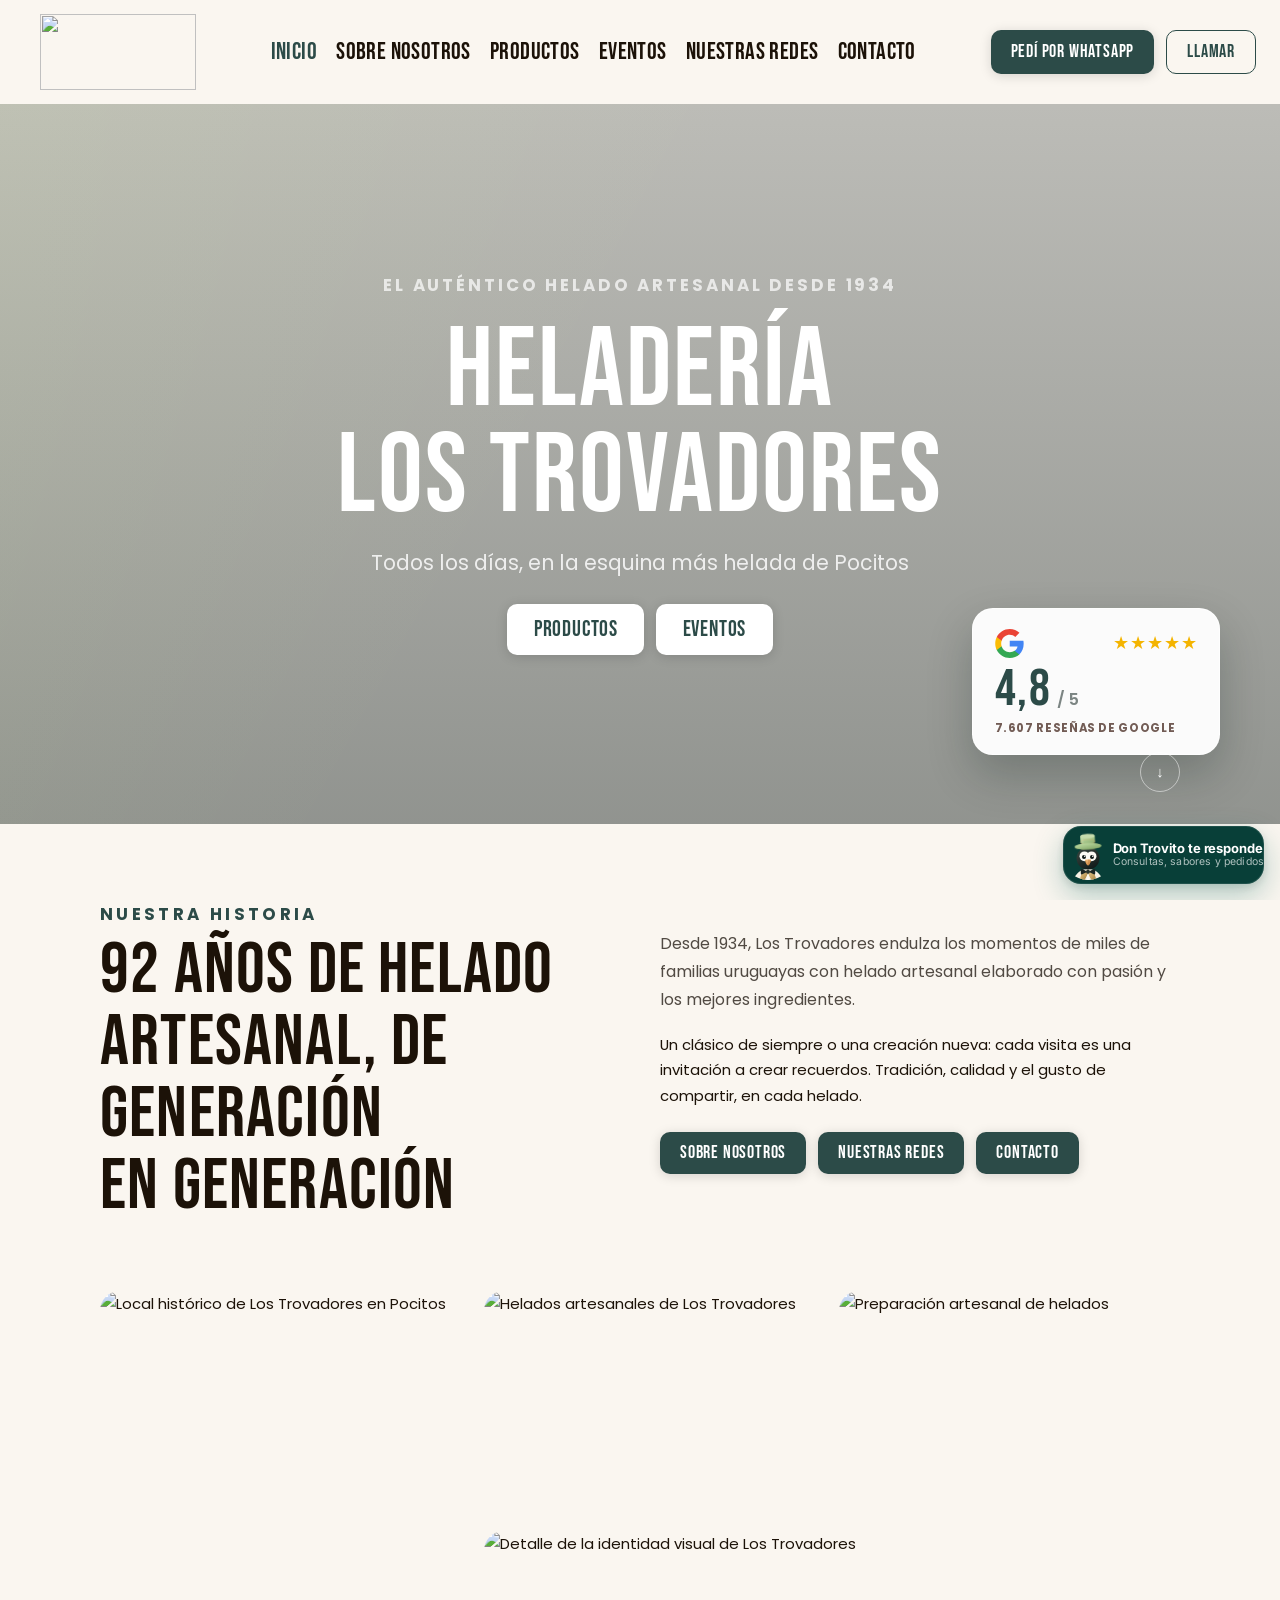
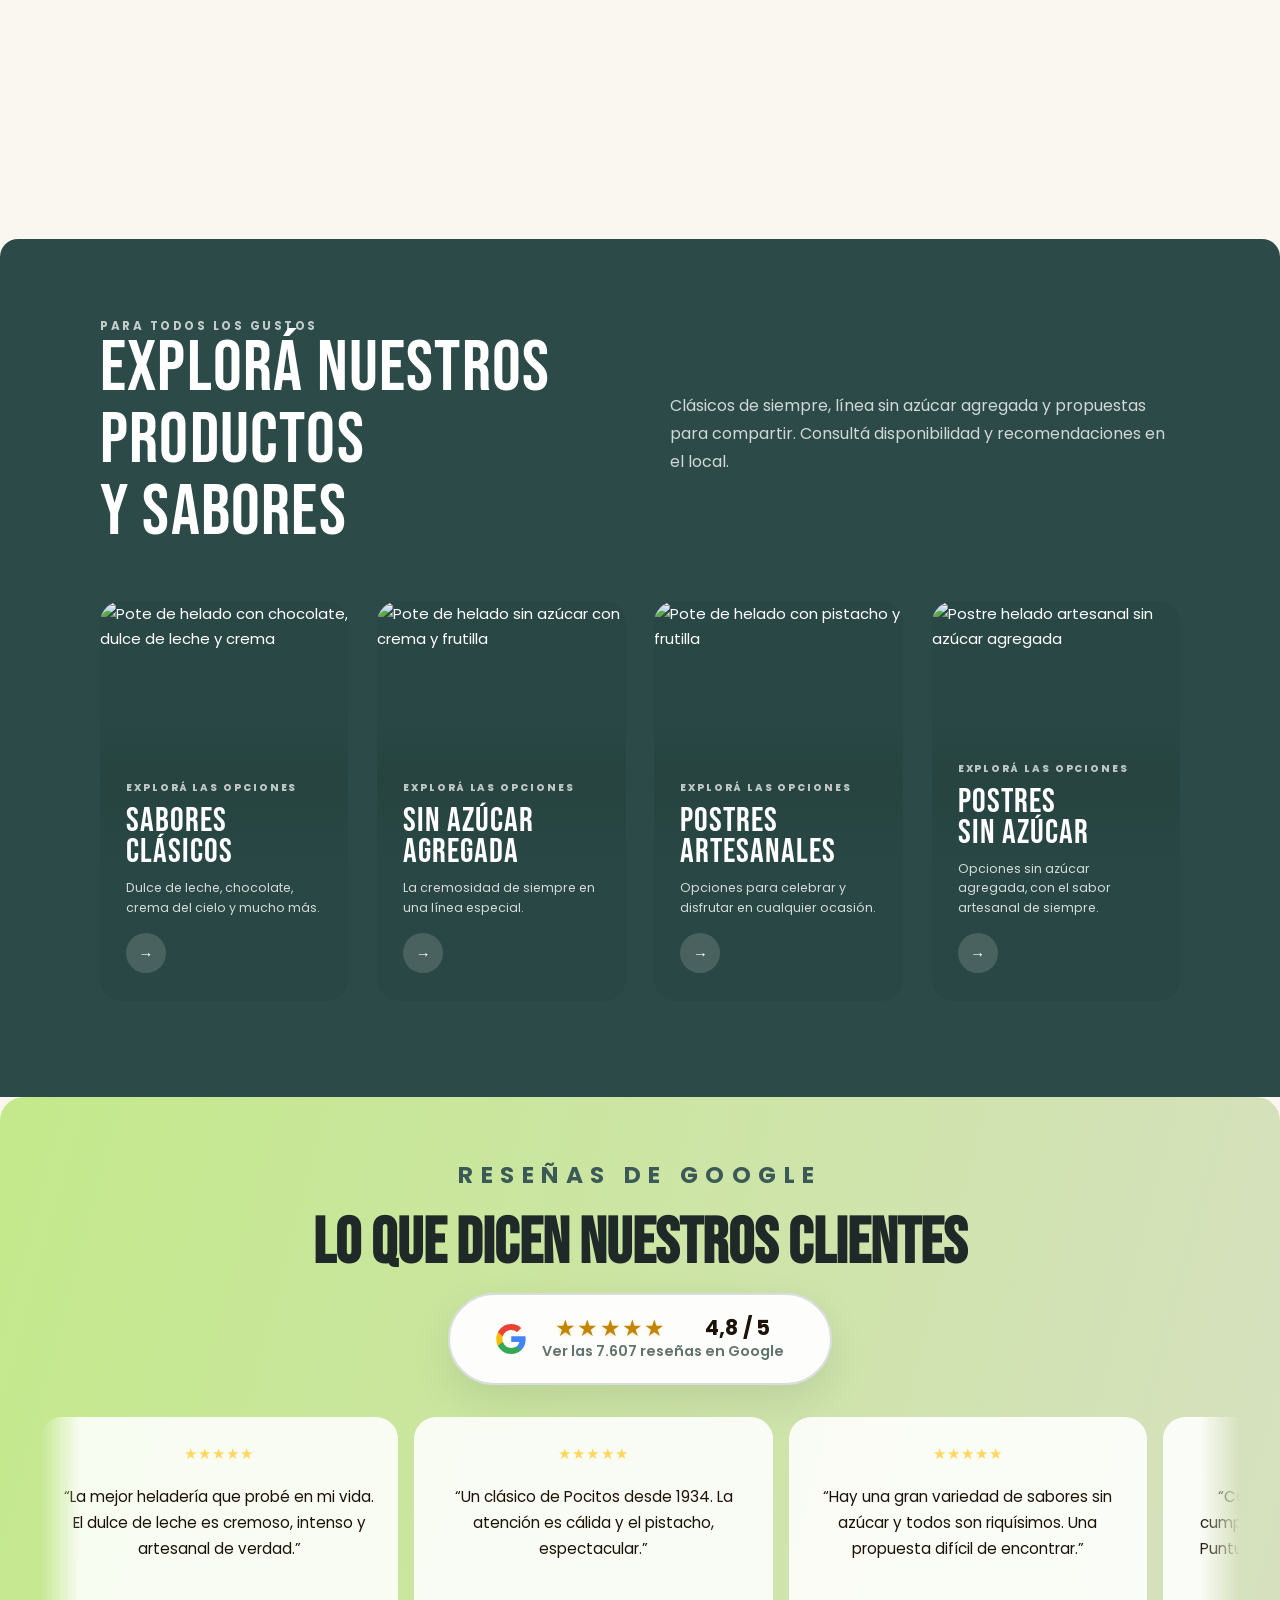
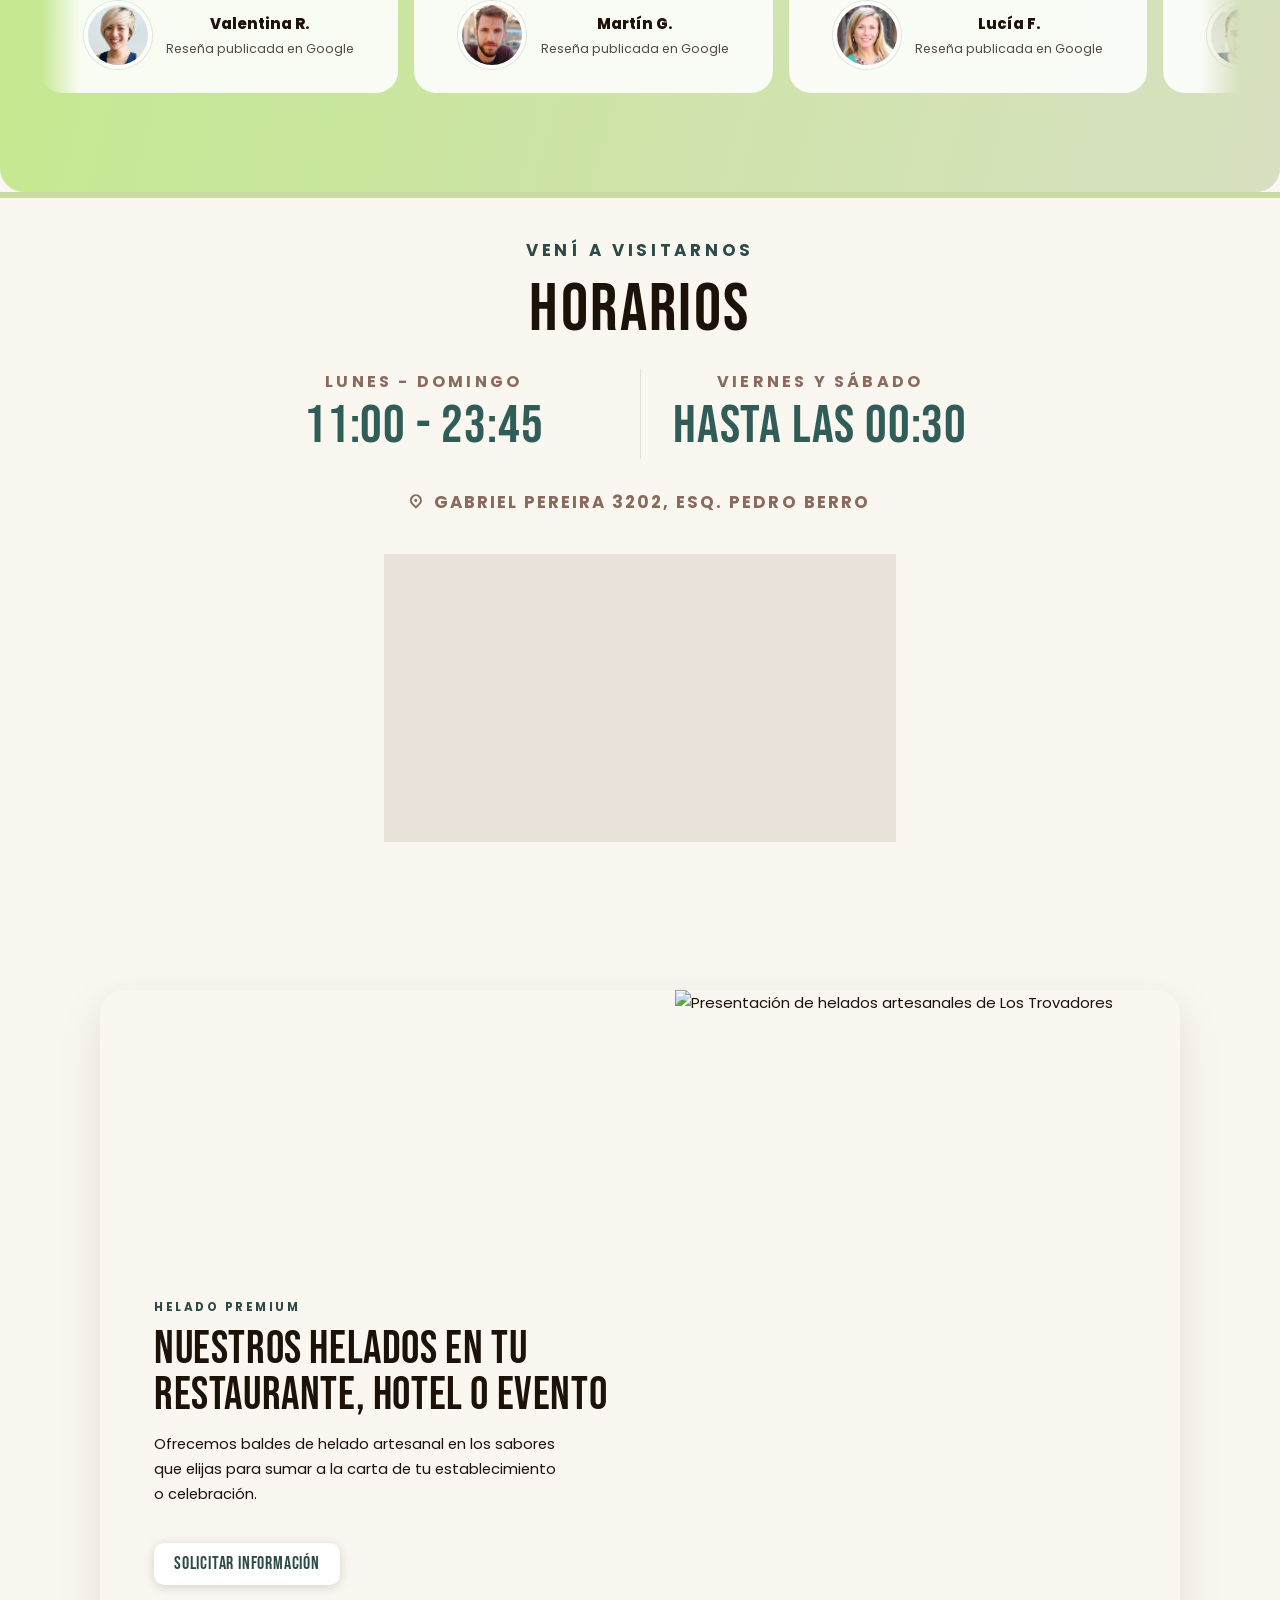
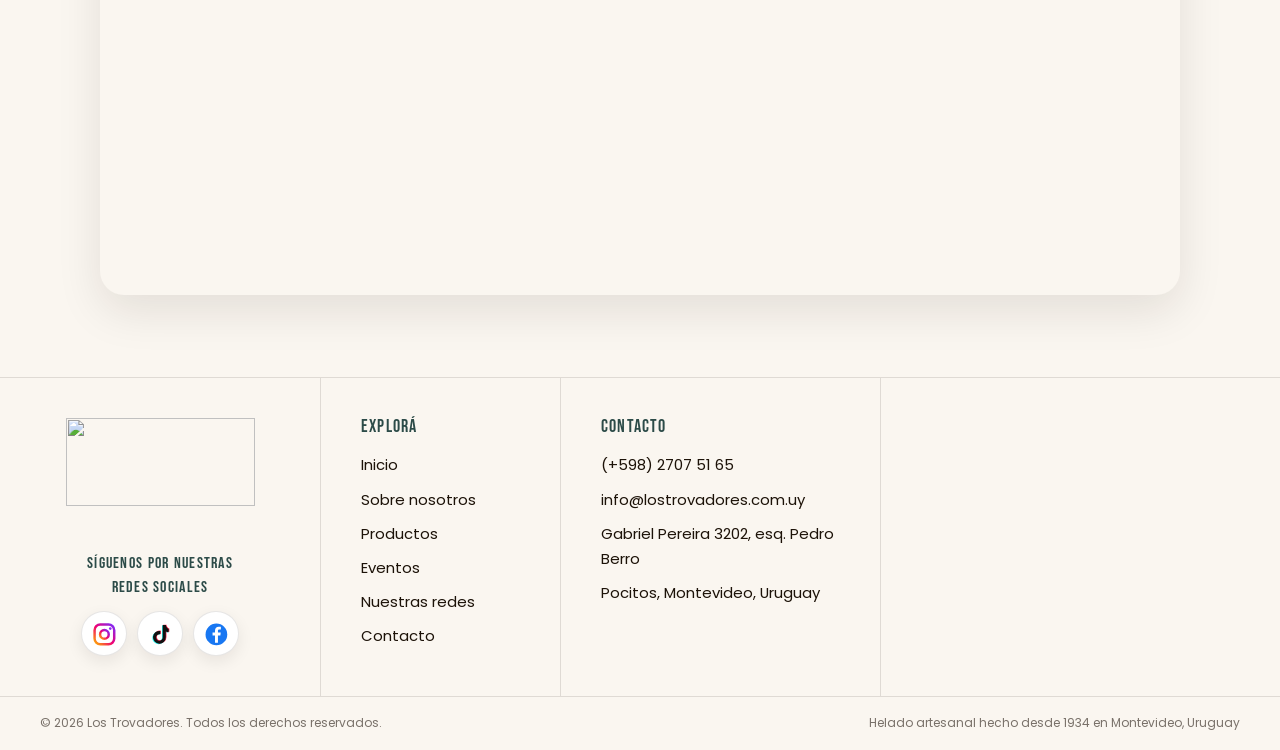
==== commit bf5e925b: "Actualizar carga del chatbot" ====
--- a/index.html
+++ b/index.html
@@ -66,7 +66,7 @@
         ]
       }
     </script>
-    <script src="assets/components.js" defer></script>
+    <script src="assets/components.js?v=don-trovito-1" defer></script>
     <script src="assets/main.js" defer></script>
   </head>
   <body data-page="inicio">
--- a/assets/styles.css
+++ b/assets/styles.css
@@ -49,6 +49,48 @@
   a {
     -webkit-tap-highlight-color: transparent;
   }
+}
+
+/* Don Trovito · widget global */
+trovito-chat {
+  position: fixed;
+  right: 0;
+  bottom: 0;
+  z-index: 2147482900;
+  display: block;
+  width: min(320px, 100vw);
+  height: 190px;
+  overflow: hidden;
+  pointer-events: none;
+  transition:
+    width 260ms cubic-bezier(.4, 0, .2, 1),
+    height 260ms cubic-bezier(.4, 0, .2, 1);
+}
+
+trovito-chat[data-open="true"] {
+  width: min(448px, 100vw);
+  height: min(708px, 100dvh);
+}
+
+.trovito-chat__frame {
+  display: block;
+  width: 100%;
+  height: 100%;
+  border: 0;
+  background: transparent;
+  color-scheme: light dark;
+  pointer-events: auto;
+}
+
+@media (max-width: 32.5rem) {
+  trovito-chat[data-open="true"] {
+    width: 100vw;
+    height: 100dvh;
+  }
+}
+
+@media (prefers-reduced-motion: reduce) {
+  trovito-chat { transition: none; }
 }
 
 @layer framer-match {
@@ -3022,6 +3064,86 @@
   }
 }
 
+/* Ajustes finales de centrado para la portada móvil. */
+@layer framer-match {
+  body[data-page="inicio"] .history-eyebrow {
+    font-size: 1.05rem;
+    letter-spacing: 0.2em;
+  }
+
+  .visit-hours-section .hours-list dd {
+    margin: 0;
+  }
+
+  @media (max-width: 52rem) {
+    body[data-page="inicio"] #historia .history-intro,
+    body[data-page="inicio"] #historia .history-intro .stack,
+    body[data-page="inicio"] #historia .history-copy {
+      width: 100%;
+      justify-items: center;
+      text-align: center;
+    }
+
+    body[data-page="inicio"] #historia .section-title {
+      max-width: 23rem;
+      margin-inline: auto;
+      text-align: center;
+    }
+
+    body[data-page="inicio"] #historia .history-copy > p {
+      width: min(100%, 34rem);
+      margin-inline: auto;
+      text-align: center;
+    }
+
+    body[data-page="inicio"] #historia .history-copy .button-row {
+      justify-content: center;
+    }
+
+    .visit-hours-section .visit-section__grid,
+    .visit-hours-section .visit-section__copy,
+    .visit-hours-section .hours-list,
+    .visit-hours-section .hours-list div,
+    .visit-hours-section .hours-list dt,
+    .visit-hours-section .hours-list dd {
+      width: 100%;
+      margin-inline: auto;
+      justify-items: center;
+      text-align: center;
+    }
+
+    .visit-hours-section .hours-list {
+      place-items: stretch center;
+    }
+
+    .visit-hours-section .hours-list div {
+      grid-template-columns: minmax(0, 1fr);
+      place-items: center;
+      justify-content: stretch;
+    }
+
+    .visit-hours-section .visit-address {
+      display: grid;
+      width: 100%;
+      grid-template-columns: 1rem minmax(0, 1fr) 1rem;
+      align-items: center;
+      justify-content: stretch;
+      gap: 0.65rem;
+      text-align: center;
+    }
+
+    .visit-hours-section .visit-address::after {
+      width: 1rem;
+      content: "";
+    }
+
+    .visit-hours-section .visit-address > span:last-child {
+      grid-column: 2;
+      text-align: center;
+    }
+  }
+}
+
 /* Ajustes responsive móviles: menú, horarios, portada y pie. */
 @layer framer-match {
   @media (max-width: 68rem) {
